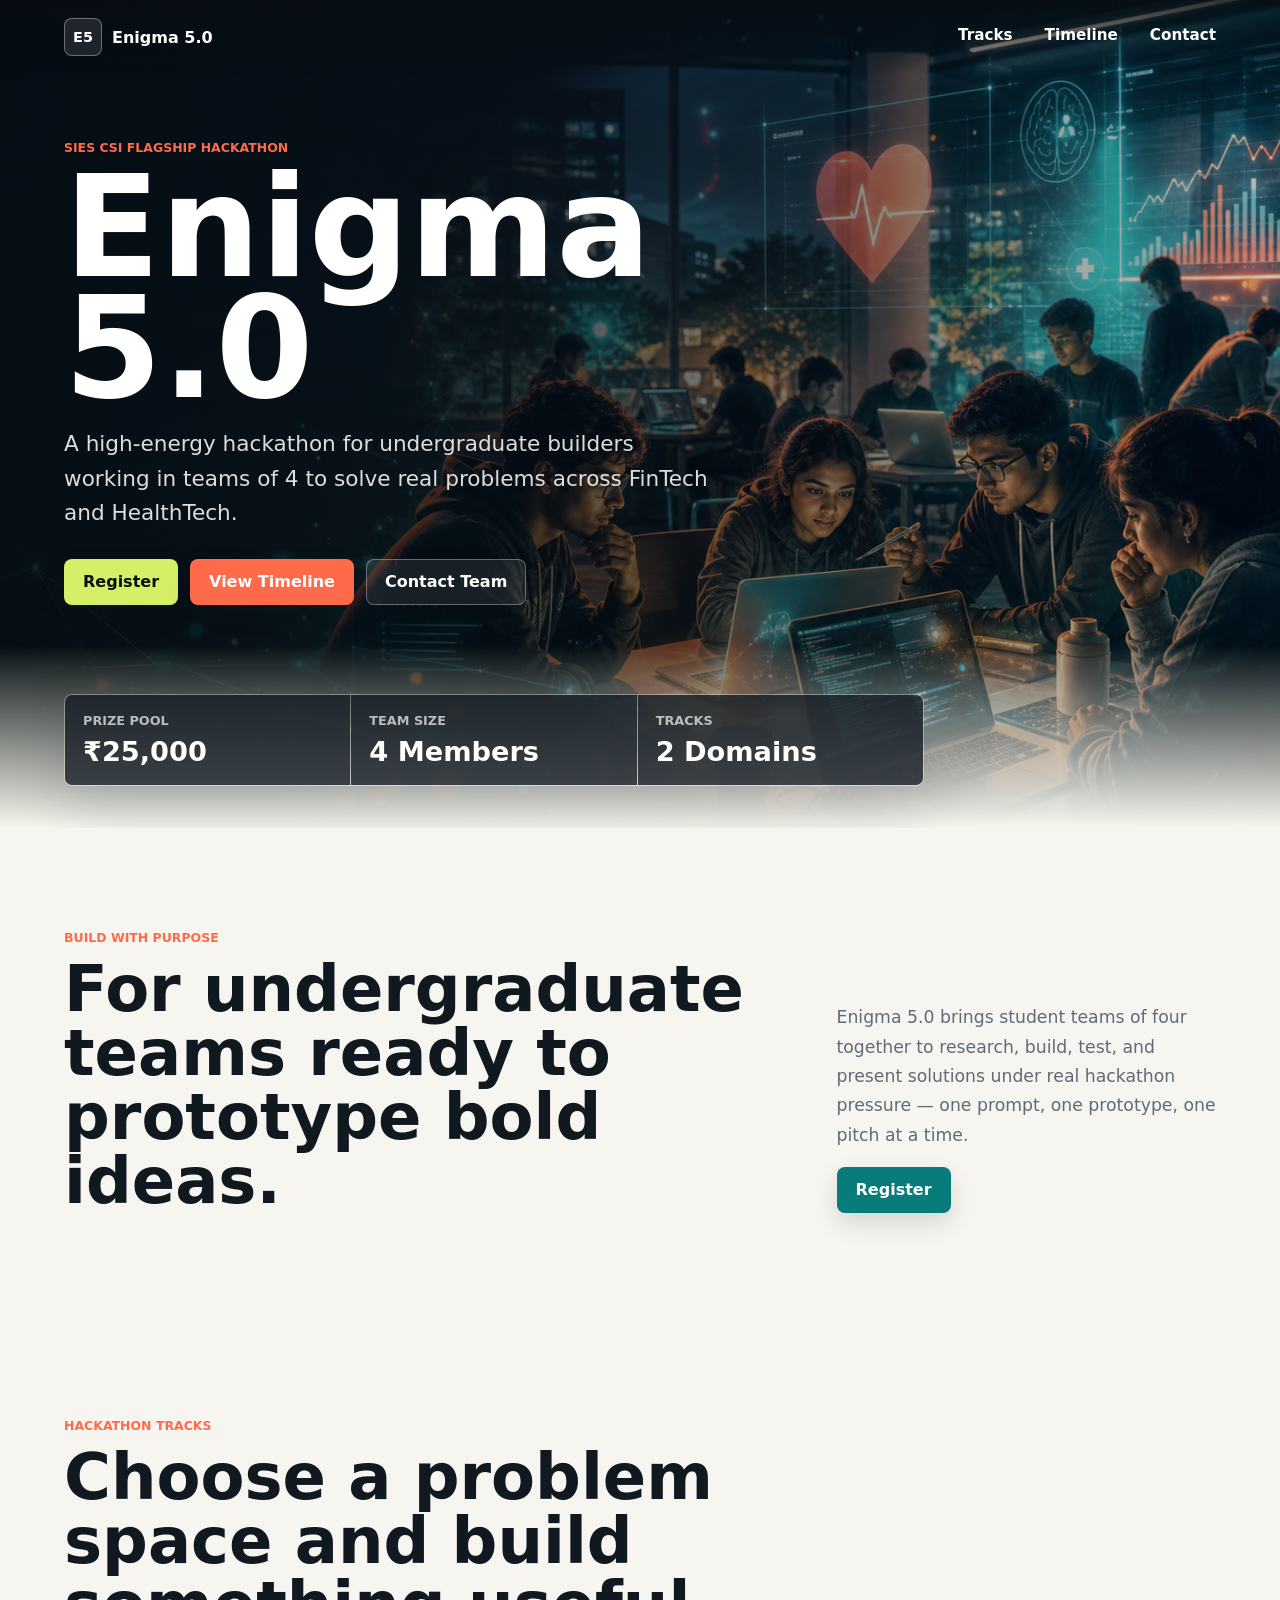
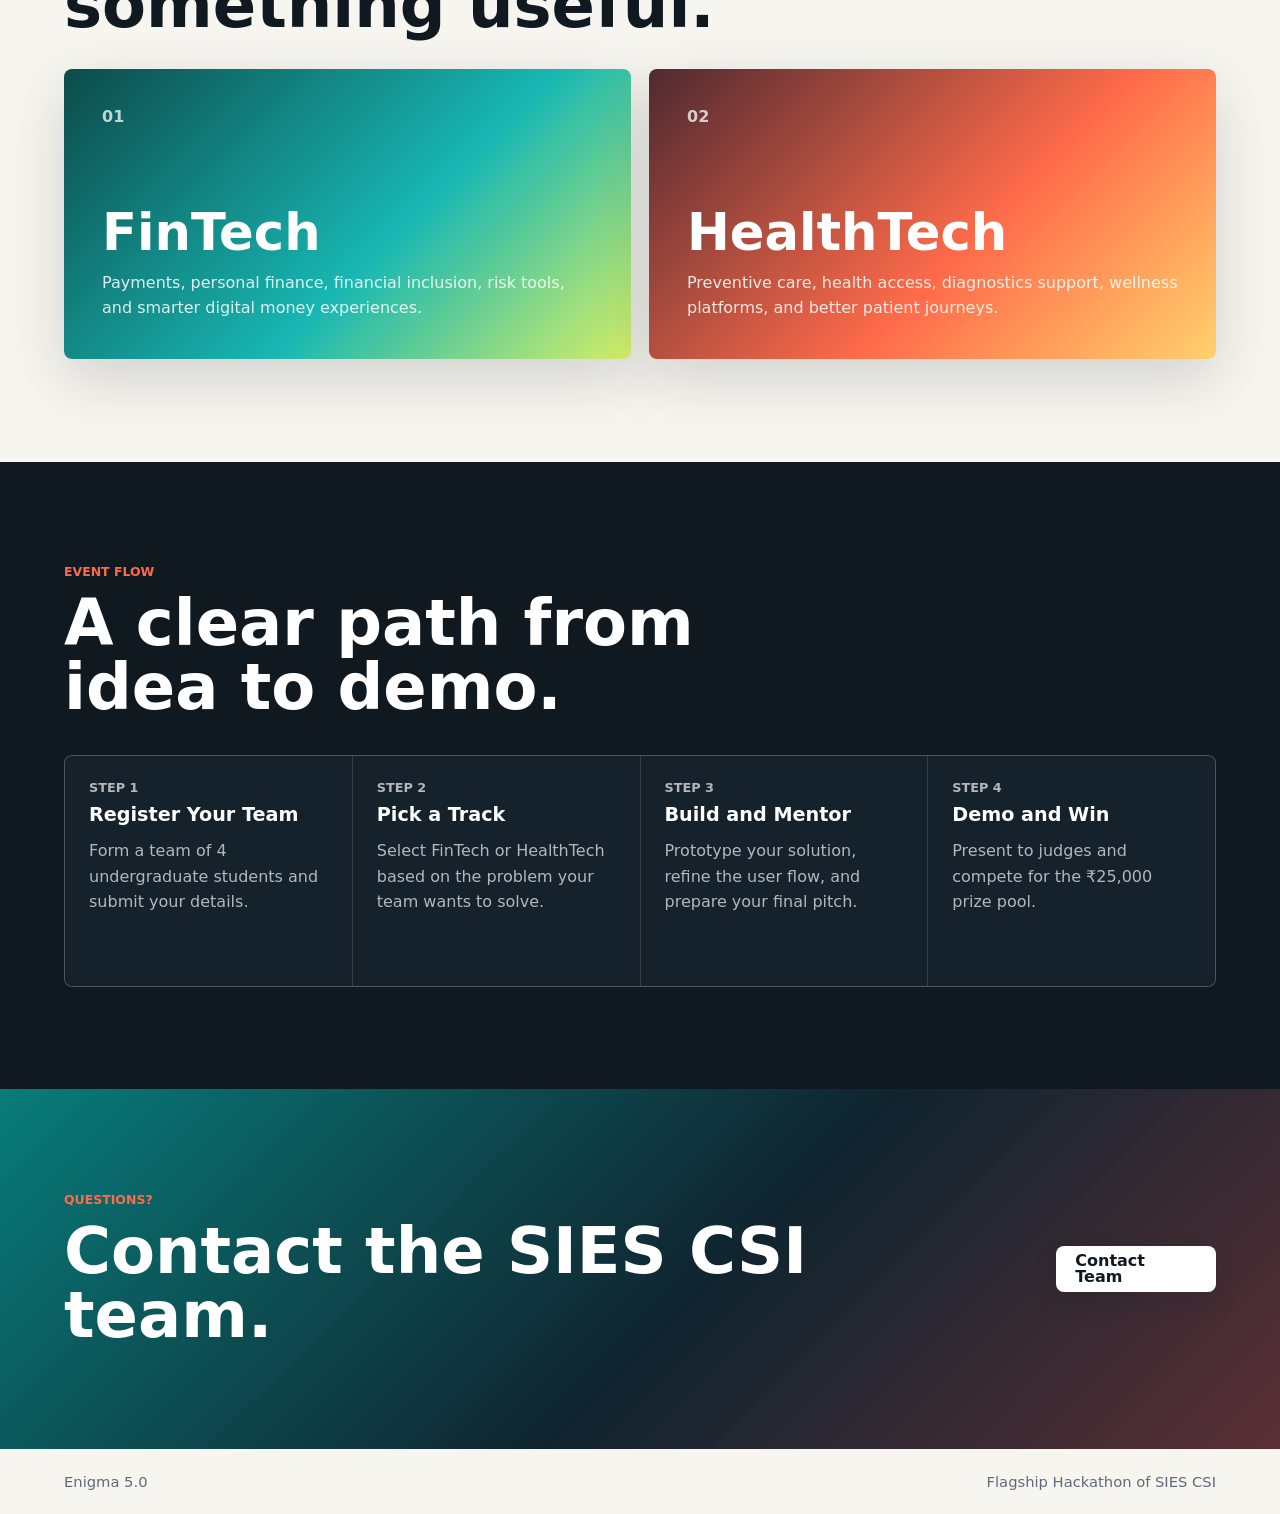
==== index.html @ df86975c "Basic animation fix_1" ====
<!DOCTYPE html>
<html lang="en">
<head>
  <meta charset="UTF-8">
  <meta name="viewport" content="width=device-width, initial-scale=1.0">
  <title>Enigma 5.0 | SIES CSI Hackathon</title>
  <link rel="stylesheet" href="styles.css">
</head>
<body>
  <header class="site-header">
    <a class="brand" href="#home" aria-label="Enigma 5.0 home">
      <span class="brand-mark">E5</span>
      <span>Enigma 5.0</span>
    </a>
    <nav class="nav-links" aria-label="Primary navigation">
      <a href="#tracks">Tracks</a>
      <a href="#timeline">Timeline</a>
      <a href="#contact">Contact</a>
    </nav>
  </header>
 
  <main>
    <section class="hero" id="home">
      <div class="hero-content">
        <p class="eyebrow">SIES CSI flagship hackathon</p>
        <h1 class="decode-text" data-decode-text="Enigma 5.0">Enigma 5.0<span class="decode-cursor" aria-hidden="true"></span></h1>
        <p class="hero-copy">
          A high-energy hackathon for undergraduate builders working in teams of 4 to solve real problems across FinTech and HealthTech.
        </p>
        <div class="hero-actions" aria-label="Event actions">
          <a class="button primary" href="#register">Register</a>
          <a class="button secondary" href="#timeline">View Timeline</a>
          <a class="button ghost" href="#contact">Contact Team</a>
        </div>
      </div>
      <div class="hero-stats" aria-label="Event highlights">
        <div>
          <span>Prize Pool</span>
          <strong>&#8377;25,000</strong>
        </div>
        <div>
          <span>Team Size</span>
          <strong>4 Members</strong>
        </div>
        <div>
          <span>Tracks</span>
          <strong>2 Domains</strong>
        </div>
      </div>
    </section>
 
    <section class="section intro" id="register">
      <div class="section-heading reveal">
        <p class="eyebrow">Build with purpose</p>
        <h2>For undergraduate teams ready to prototype bold ideas.</h2>
      </div>
      <div class="intro-copy reveal" style="--reveal-delay: 120ms;">
        <p>
          Enigma 5.0 brings student teams of four together to research, build, test, and present solutions under real hackathon pressure — one prompt, one prototype, one pitch at a time.
        </p>
        <a class="button primary dark" href="mailto:siescsi@example.com?subject=Enigma%205.0%20Registration">Register</a>
      </div>
    </section>
 
    <section class="section" id="tracks">
      <div class="section-heading reveal">
        <p class="eyebrow">Hackathon Tracks</p>
        <h2>Choose a problem space and build something useful.</h2>
      </div>
      <div class="track-grid">
        <article class="track-card fintech reveal" style="--reveal-delay: 80ms;">
          <span class="track-number">01</span>
          <h3>FinTech</h3>
          <p>Payments, personal finance, financial inclusion, risk tools, and smarter digital money experiences.</p>
        </article>
        <article class="track-card healthtech reveal" style="--reveal-delay: 200ms;">
          <span class="track-number">02</span>
          <h3>HealthTech</h3>
          <p>Preventive care, health access, diagnostics support, wellness platforms, and better patient journeys.</p>
        </article>
      </div>
    </section>
 
    <section class="timeline-section" id="timeline">
      <div class="section-heading reveal">
        <p class="eyebrow">Event Flow</p>
        <h2>A clear path from idea to demo.</h2>
      </div>
      <ol class="timeline">
        <li class="reveal" style="--reveal-delay: 0ms;">
          <span>Step 1</span>
          <strong>Register Your Team</strong>
          <p>Form a team of 4 undergraduate students and submit your details.</p>
        </li>
        <li class="reveal" style="--reveal-delay: 100ms;">
          <span>Step 2</span>
          <strong>Pick a Track</strong>
          <p>Select FinTech or HealthTech based on the problem your team wants to solve.</p>
        </li>
        <li class="reveal" style="--reveal-delay: 200ms;">
          <span>Step 3</span>
          <strong>Build and Mentor</strong>
          <p>Prototype your solution, refine the user flow, and prepare your final pitch.</p>
        </li>
        <li class="reveal" style="--reveal-delay: 300ms;">
          <span>Step 4</span>
          <strong>Demo and Win</strong>
          <p>Present to judges and compete for the &#8377;25,000 prize pool.</p>
        </li>
      </ol>
    </section>
 
    <section class="contact-band" id="contact">
      <div class="reveal">
        <p class="eyebrow">Questions?</p>
        <h2>Contact the SIES CSI team.</h2>
      </div>
      <a class="button secondary light reveal" style="--reveal-delay: 120ms;" href="mailto:siescsi@example.com?subject=Enigma%205.0%20Query">Contact Team</a>
    </section>
  </main>
 
  <footer class="site-footer">
    <span>Enigma 5.0</span>
    <span>Flagship Hackathon of SIES CSI</span>
  </footer>
 
  <script>
    const prefersReducedMotion = window.matchMedia("(prefers-reduced-motion: reduce)").matches;
 
    /*
      Decode effect: the hero headline resolves out of scrambled cipher
      characters, one letter at a time, echoing the "Enigma" theme from the
      brief. Skipped entirely if the visitor prefers reduced motion.
    */
    (function decodeHeadline() {
      const heading = document.querySelector(".decode-text");
      if (!heading) return;
 
      const finalText = heading.getAttribute("data-decode-text") || heading.textContent.trim();
      const cursor = heading.querySelector(".decode-cursor");
      const glyphs = "ABCDEFGHIJKLMNOPQRSTUVWXYZ0123456789#%&*+";
 
      if (prefersReducedMotion) {
        heading.textContent = finalText;
        if (cursor) heading.appendChild(cursor);
        return;
      }
 
      let frame = 0;
      const framesPerReveal = 3;
      let revealed = 0;
      heading.classList.add("is-decoding");
 
      const tick = () => {
        let output = "";
        for (let i = 0; i < finalText.length; i += 1) {
          if (i < revealed || finalText[i] === " ") {
            output += finalText[i];
          } else {
            output += glyphs[Math.floor(Math.random() * glyphs.length)];
          }
        }
        heading.textContent = output;
        if (cursor) heading.appendChild(cursor);
 
        frame += 1;
        if (frame % framesPerReveal === 0 && revealed < finalText.length) {
          revealed += 1;
        }
 
        if (revealed >= finalText.length) {
          heading.textContent = finalText;
          if (cursor) heading.appendChild(cursor);
          heading.classList.remove("is-decoding");
          return;
        }
 
        requestAnimationFrame(tick);
      };
 
      requestAnimationFrame(tick);
    })();
 
    /*
      Scroll reveal: fades and lifts elements marked `.reveal` into place the
      first time they cross into the viewport, then stops observing them.
    */
    (function scrollReveal() {
      const revealEls = document.querySelectorAll(".reveal");
      if (!revealEls.length) return;
 
      if (prefersReducedMotion || !("IntersectionObserver" in window)) {
        revealEls.forEach((el) => el.classList.add("is-visible"));
        return;
      }
 
      const observer = new IntersectionObserver(
        (entries) => {
          entries.forEach((entry) => {
            if (entry.isIntersecting) {
              entry.target.classList.add("is-visible");
              observer.unobserve(entry.target);
            }
          });
        },
        { threshold: 0.2, rootMargin: "0px 0px -40px 0px" }
      );
 
      revealEls.forEach((el) => observer.observe(el));
    })();
 
    document.querySelectorAll('a[href^="#"]').forEach((anchor) => {
      anchor.addEventListener("click", (event) => {
        const targetId = anchor.getAttribute("href");
 
        if (targetId === "#") return;
 
        const targetSection = document.querySelector(targetId);
        const header = document.querySelector(".site-header");
 
        if (!targetSection || !header) return;
 
        event.preventDefault();
 
        const headerHeight = header.offsetHeight;
 
        /*
          getBoundingClientRect().top gives the target's position relative to
          the current viewport. Adding window.scrollY converts it to the target's
          absolute page position. Subtracting headerHeight leaves room for the
          fixed header so it does not cover the section heading.
        */
        const targetPosition =
          targetSection.getBoundingClientRect().top + window.scrollY - headerHeight;
 
        window.scrollTo({
          top: targetPosition,
          behavior: "smooth"
        });
      });
    });
  </script>
</body>
</html>
---- styles.css ----
:root {
  --ink: #101820;
  --muted: #5f6b76;
  --paper: #f7f5ef;
  --white: #ffffff;
  --teal: #18b7b3;
  --teal-dark: #087c7a;
  --coral: #ff6b4a;
  --lime: #d5ef67;
  --shadow: 0 20px 60px rgba(12, 25, 38, 0.16);
}

* {
  box-sizing: border-box;
}

html {
  scroll-behavior: smooth;
}

body {
  margin: 0;
  font-family: Inter, ui-sans-serif, system-ui, -apple-system, BlinkMacSystemFont, "Segoe UI", Arial, sans-serif;
  color: var(--ink);
  background: var(--paper);
}

a {
  color: inherit;
  text-decoration: none;
}

@media (prefers-reduced-motion: reduce) {
  *,
  *::before,
  *::after {
    animation-duration: 0.01ms !important;
    animation-iteration-count: 1 !important;
    transition-duration: 0.01ms !important;
    scroll-behavior: auto !important;
  }
}

.site-header {
  position: fixed;
  z-index: 20;
  top: 0;
  left: 0;
  right: 0;
  display: flex;
  align-items: center;
  justify-content: space-between;
  gap: 24px;
  padding: 18px clamp(18px, 5vw, 72px);
  color: var(--white);
  background: linear-gradient(180deg, rgba(8, 13, 19, 0.78), rgba(8, 13, 19, 0));
}

.brand,
.nav-links {
  display: flex;
  align-items: center;
}

.brand {
  gap: 10px;
  font-weight: 800;
}

.brand-mark {
  display: inline-grid;
  width: 38px;
  height: 38px;
  place-items: center;
  border: 1px solid rgba(255, 255, 255, 0.35);
  border-radius: 8px;
  background: rgba(255, 255, 255, 0.1);
  font-size: 0.9rem;
}

.nav-links {
  gap: clamp(14px, 3vw, 32px);
  font-size: 0.95rem;
  font-weight: 600;
}

.nav-links a {
  position: relative;
  padding-bottom: 4px;
}

.nav-links a::after {
  content: "";
  position: absolute;
  left: 0;
  right: 100%;
  bottom: 0;
  height: 2px;
  background: var(--lime);
  transition: right 260ms cubic-bezier(0.22, 1, 0.36, 1);
}

.nav-links a:hover::after,
.nav-links a:focus-visible::after {
  right: 0;
}

.hero {
  position: relative;
  min-height: 92vh;
  display: grid;
  align-items: end;
  padding: 132px clamp(18px, 5vw, 72px) 42px;
  color: var(--white);
  overflow: hidden;
  background-image:
    linear-gradient(90deg, rgba(5, 12, 20, 0.94) 0%, rgba(5, 12, 20, 0.72) 38%, rgba(5, 12, 20, 0.18) 100%),
    url("assets/enigma-hero.png");
  background-size: cover;
  background-position: center;
}

.hero::after {
  content: "";
  position: absolute;
  inset: auto 0 0;
  height: 22%;
  background: linear-gradient(180deg, rgba(247, 245, 239, 0), var(--paper));
  pointer-events: none;
}

.hero::before {
  content: "";
  position: absolute;
  inset: 0;
  z-index: 1;
  background: linear-gradient(180deg, transparent 0%, rgba(213, 239, 103, 0.16) 48%, transparent 100%);
  background-size: 100% 320%;
  animation: scanline 9s linear infinite;
  pointer-events: none;
  mix-blend-mode: soft-light;
}

@keyframes scanline {
  0% {
    background-position: 0 -220%;
  }
  100% {
    background-position: 0 220%;
  }
}

@media (prefers-reduced-motion: reduce) {
  .hero::before {
    display: none;
  }
}

.hero-content {
  position: relative;
  z-index: 2;
  max-width: 740px;
  padding-bottom: clamp(48px, 9vh, 96px);
}

.eyebrow {
  margin: 0 0 12px;
  color: var(--coral);
  font-size: 0.78rem;
  font-weight: 800;
  letter-spacing: 0;
  text-transform: uppercase;
}

h1,
h2,
h3,
p {
  margin-top: 0;
}

h1 {
  margin-bottom: 18px;
  font-size: clamp(4rem, 11vw, 9rem);
  line-height: 0.86;
  letter-spacing: 0;
}

.decode-text.is-decoding {
  color: var(--lime);
  text-shadow: 2px 0 var(--coral), -2px 0 var(--teal);
}

.decode-text .decode-cursor {
  display: inline-block;
  width: 0.55ch;
  margin-left: 4px;
  background: var(--lime);
  animation: cursor-blink 900ms steps(1) infinite;
}

@keyframes cursor-blink {
  0%,
  49% {
    opacity: 1;
  }
  50%,
  100% {
    opacity: 0;
  }
}

@media (prefers-reduced-motion: reduce) {
  .decode-text.is-decoding {
    color: inherit;
    text-shadow: none;
  }

  .decode-cursor {
    display: none;
  }
}

.hero-copy {
  max-width: 660px;
  margin-bottom: 28px;
  color: rgba(255, 255, 255, 0.86);
  font-size: clamp(1.05rem, 2vw, 1.35rem);
  line-height: 1.6;
}

.hero-actions {
  display: flex;
  flex-wrap: wrap;
  gap: 12px;
}

.hero .eyebrow,
.hero-copy,
.hero-actions {
  opacity: 0;
  transform: translateY(14px);
  animation: rise-in 640ms cubic-bezier(0.22, 1, 0.36, 1) forwards;
}

.hero .eyebrow {
  animation-delay: 80ms;
}

.hero-copy {
  animation-delay: 620ms;
}

.hero-actions {
  animation-delay: 760ms;
}

@media (prefers-reduced-motion: reduce) {
  .hero .eyebrow,
  .hero-copy,
  .hero-actions {
    opacity: 1;
    transform: none;
    animation: none;
  }
}

.button {
  position: relative;
  display: inline-flex;
  min-height: 46px;
  align-items: center;
  justify-content: center;
  border: 1px solid transparent;
  border-radius: 8px;
  padding: 0 18px;
  font-weight: 800;
  line-height: 1;
  overflow: hidden;
  box-shadow: 0 10px 24px rgba(12, 25, 38, 0.14);
  transition: transform 180ms ease, box-shadow 180ms ease, background 180ms ease, border-color 180ms ease;
}

.button::before {
  content: "";
  position: absolute;
  inset: 0;
  background: linear-gradient(
    115deg,
    transparent 0%,
    rgba(255, 255, 255, 0.42) 45%,
    transparent 60%
  );
  transform: translateX(-130%);
  transition: transform 520ms cubic-bezier(0.22, 1, 0.36, 1);
  pointer-events: none;
}

.button:hover::before {
  transform: translateX(130%);
}

.button:hover {
  transform: translateY(-2px);
}

.button:active {
  transform: translateY(2px);
  box-shadow:
    inset 0 3px 8px rgba(0, 0, 0, 0.28),
    0 4px 10px rgba(12, 25, 38, 0.12);
}

.button.primary {
  color: #081018;
  background: var(--lime);
}

.button.primary:hover {
  box-shadow:
    0 0 0 4px rgba(213, 239, 103, 0.22),
    0 14px 34px rgba(213, 239, 103, 0.34);
}

.button.primary.dark {
  color: var(--white);
  background: var(--teal-dark);
}

.button.secondary {
  color: var(--white);
  background: var(--coral);
}

.button.secondary.light {
  color: var(--ink);
  background: var(--white);
}

.button.ghost {
  color: var(--white);
  border-color: rgba(255, 255, 255, 0.32);
  background: rgba(255, 255, 255, 0.08);
}

.hero-stats {
  position: relative;
  z-index: 2;
  display: grid;
  grid-template-columns: repeat(3, minmax(0, 1fr));
  gap: 1px;
  max-width: 860px;
  background: rgba(255, 255, 255, 0.16);
  border: 1px solid rgba(255, 255, 255, 0.18);
  border-radius: 8px;
  overflow: hidden;
  box-shadow: var(--shadow);
}

.hero-stats div {
  padding: 18px;
  background: rgba(8, 16, 24, 0.74);
  opacity: 0;
  transform: translateY(14px);
  animation: rise-in 640ms cubic-bezier(0.22, 1, 0.36, 1) forwards;
}

.hero-stats div:nth-child(1) {
  animation-delay: 900ms;
}

.hero-stats div:nth-child(2) {
  animation-delay: 1020ms;
}

.hero-stats div:nth-child(3) {
  animation-delay: 1140ms;
}

@keyframes rise-in {
  to {
    opacity: 1;
    transform: translateY(0);
  }
}

@media (prefers-reduced-motion: reduce) {
  .hero-stats div {
    opacity: 1;
    transform: none;
    animation: none;
  }
}

.hero-stats span,
.timeline span {
  display: block;
  margin-bottom: 8px;
  color: rgba(255, 255, 255, 0.68);
  font-size: 0.8rem;
  font-weight: 700;
  text-transform: uppercase;
}

.hero-stats strong {
  font-size: clamp(1.1rem, 3vw, 1.7rem);
}

.section,
.timeline-section,
.contact-band {
  padding: clamp(56px, 8vw, 104px) clamp(18px, 5vw, 72px);
}

.reveal {
  opacity: 0;
  transform: translateY(28px);
  transition: opacity 700ms cubic-bezier(0.22, 1, 0.36, 1), transform 700ms cubic-bezier(0.22, 1, 0.36, 1);
  transition-delay: var(--reveal-delay, 0ms);
}

.reveal.is-visible {
  opacity: 1;
  transform: translateY(0);
}

@media (prefers-reduced-motion: reduce) {
  .reveal {
    opacity: 1;
    transform: none;
    transition: none;
  }
}

.section-heading {
  max-width: 720px;
}

.section-heading h2,
.contact-band h2 {
  margin-bottom: 0;
  font-size: clamp(2rem, 5vw, 4rem);
  line-height: 1;
  letter-spacing: 0;
}

.intro {
  display: grid;
  grid-template-columns: minmax(0, 1.1fr) minmax(280px, 0.6fr);
  gap: clamp(24px, 6vw, 80px);
  align-items: end;
}

.intro-copy p {
  color: var(--muted);
  font-size: 1.08rem;
  line-height: 1.7;
}

.track-grid {
  display: grid;
  grid-template-columns: repeat(2, minmax(0, 1fr));
  gap: 18px;
  margin-top: 32px;
}

.track-card {
  min-height: 290px;
  display: flex;
  flex-direction: column;
  justify-content: flex-end;
  border-radius: 8px;
  padding: clamp(24px, 4vw, 38px);
  color: var(--white);
  box-shadow: var(--shadow);
  transition: transform 320ms cubic-bezier(0.22, 1, 0.36, 1), box-shadow 320ms ease;
  will-change: transform;
}

.track-card:hover {
  transform: translateY(-8px) scale(1.015);
  box-shadow: 0 28px 70px rgba(12, 25, 38, 0.28);
}

.track-card.fintech {
  background: linear-gradient(135deg, #0c4b4a, #18b7b3 58%, #d5ef67);
}

.track-card.healthtech {
  background: linear-gradient(135deg, #4f2930, #ff6b4a 58%, #ffd16c);
}

.track-number {
  margin-bottom: auto;
  color: rgba(255, 255, 255, 0.74);
  font-weight: 800;
  display: inline-block;
  transition: transform 320ms cubic-bezier(0.22, 1, 0.36, 1), color 320ms ease;
}

.track-card:hover .track-number {
  transform: translateX(4px);
  color: rgba(255, 255, 255, 0.95);
}

.track-card h3 {
  margin-bottom: 12px;
  font-size: clamp(1.8rem, 4vw, 3.2rem);
  line-height: 1;
}

.track-card p {
  max-width: 520px;
  margin-bottom: 0;
  color: rgba(255, 255, 255, 0.86);
  line-height: 1.6;
}

.timeline-section {
  background: var(--ink);
  color: var(--white);
}

.timeline {
  display: grid;
  grid-template-columns: repeat(4, minmax(0, 1fr));
  gap: 1px;
  margin: 36px 0 0;
  padding: 0;
  list-style: none;
  background: rgba(255, 255, 255, 0.16);
  border: 1px solid rgba(255, 255, 255, 0.12);
  border-radius: 8px;
  overflow: hidden;
}

.timeline li {
  min-height: 230px;
  padding: 24px;
  background: #15212b;
  transition: background 320ms ease, transform 320ms cubic-bezier(0.22, 1, 0.36, 1);
}

.timeline li:hover {
  background: #1c2b37;
  transform: translateY(-4px);
}

.timeline li span {
  transition: color 320ms ease;
}

.timeline li:hover span {
  color: var(--lime);
}

.timeline strong {
  display: block;
  margin-bottom: 12px;
  font-size: 1.2rem;
}

.timeline p {
  margin-bottom: 0;
  color: rgba(255, 255, 255, 0.68);
  line-height: 1.6;
}

.contact-band {
  display: flex;
  align-items: center;
  justify-content: space-between;
  gap: 24px;
  color: var(--white);
  background: linear-gradient(135deg, var(--teal-dark), #10242f 55%, #5a2f35);
}

.site-footer {
  display: flex;
  justify-content: space-between;
  gap: 16px;
  padding: 24px clamp(18px, 5vw, 72px);
  color: var(--muted);
  font-size: 0.92rem;
}

@media (max-width: 820px) {
  .site-header,
  .site-footer,
  .contact-band {
    align-items: flex-start;
    flex-direction: column;
  }

  .nav-links {
    width: 100%;
    justify-content: space-between;
  }

  .hero {
    min-height: 100vh;
    background-position: 62% center;
  }

  .hero-stats,
  .track-grid,
  .timeline,
  .intro {
    grid-template-columns: 1fr;
  }

  .timeline li,
  .track-card {
    min-height: auto;
  }
}

@media (max-width: 520px) {
  .site-header {
    position: absolute;
  }

  .brand-mark {
    width: 34px;
    height: 34px;
  }

  .nav-links {
    font-size: 0.85rem;
  }

  h1 {
    font-size: clamp(3.4rem, 18vw, 4.5rem);
  }

  .hero-actions .button {
    width: 100%;
  }
}
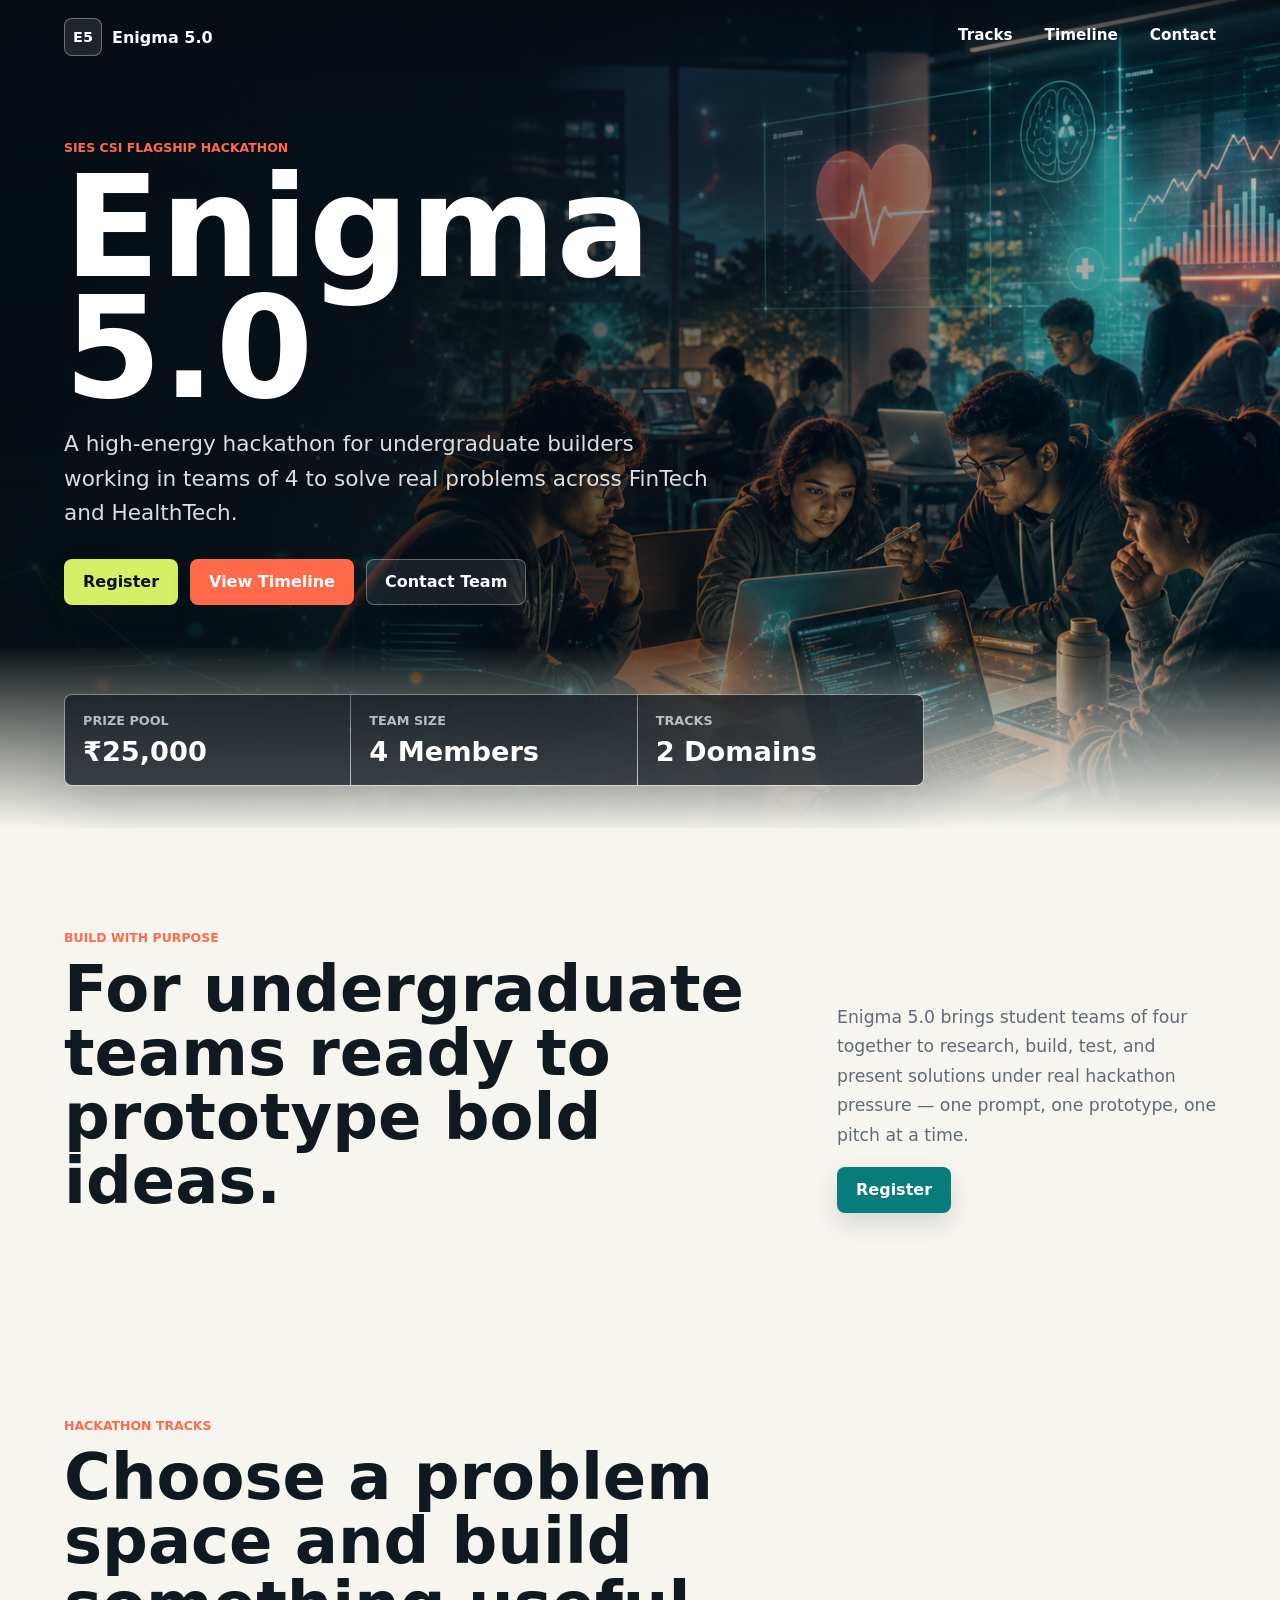
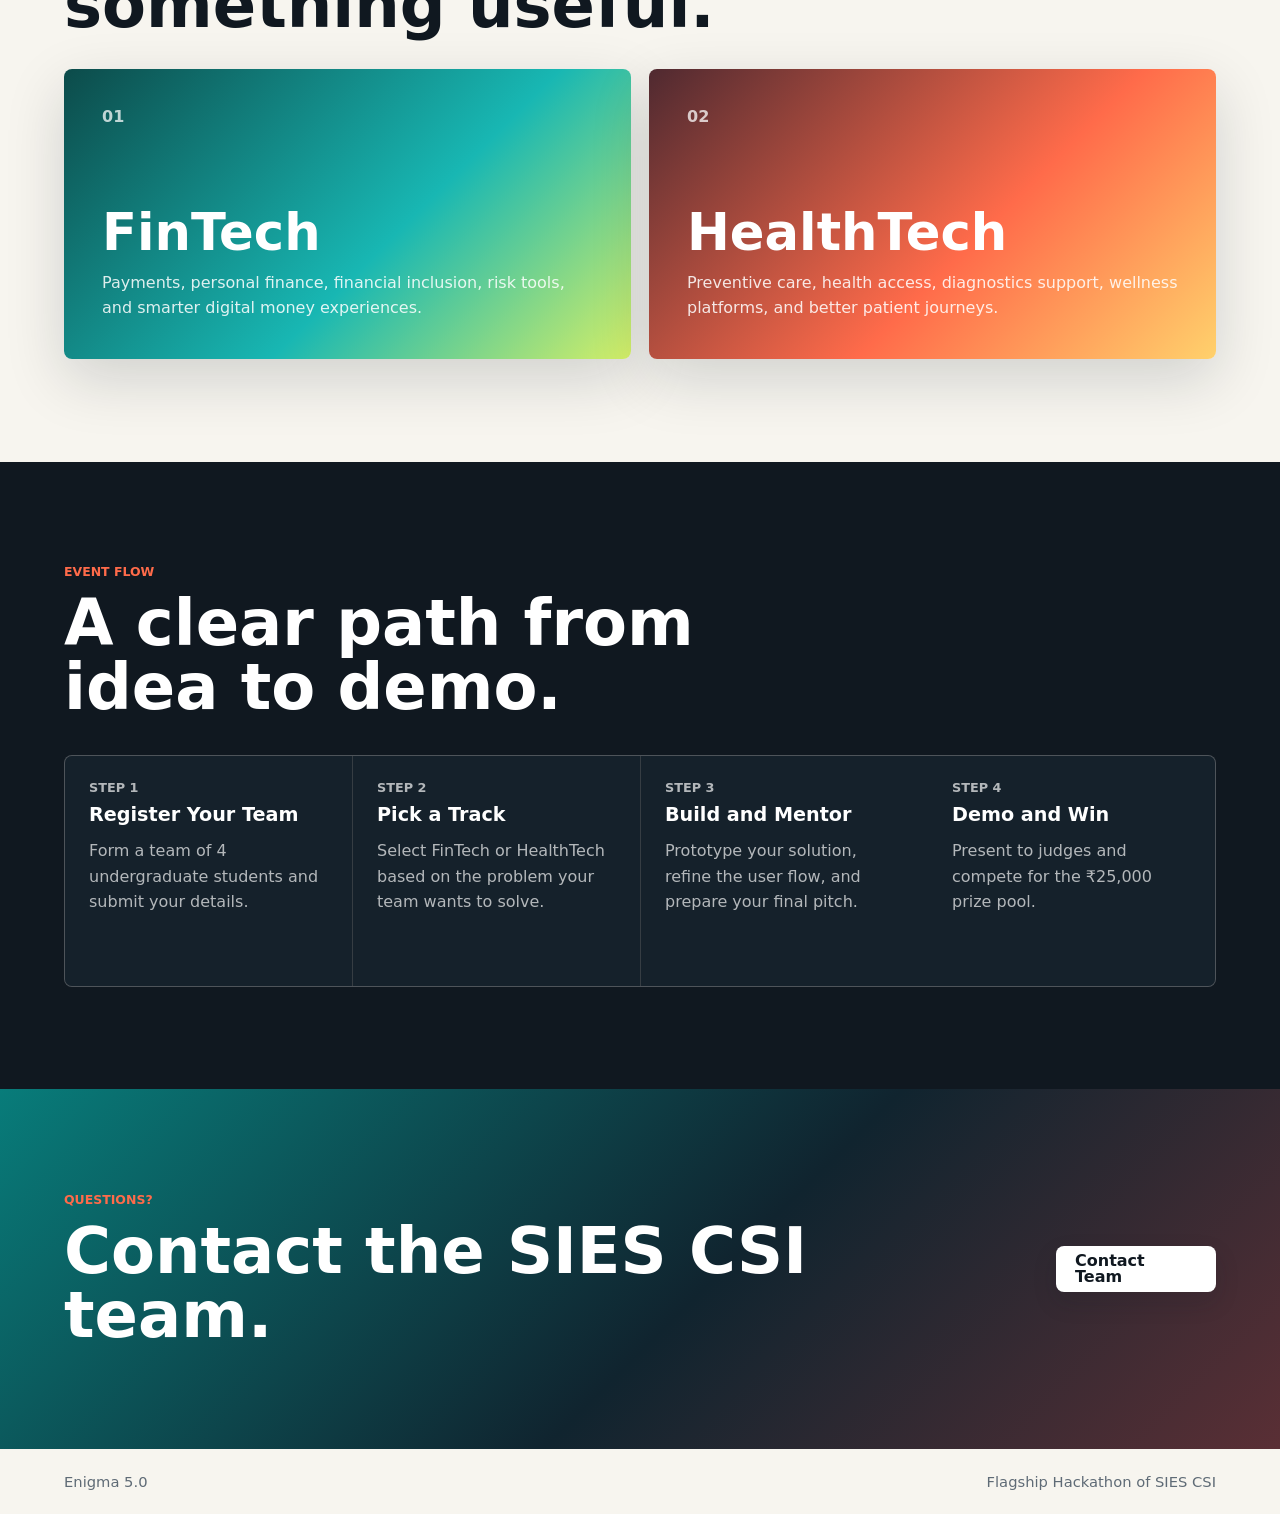
==== commit cbb4d508: "Basic animation fix_2" ====
--- a/index.html
+++ b/index.html
@@ -54,7 +54,7 @@
         <p class="eyebrow">Build with purpose</p>
         <h2>For undergraduate teams ready to prototype bold ideas.</h2>
       </div>
-      <div class="intro-copy reveal" style="--reveal-delay: 120ms;">
+      <div class="intro-copy reveal-left">
         <p>
           Enigma 5.0 brings student teams of four together to research, build, test, and present solutions under real hackathon pressure — one prompt, one prototype, one pitch at a time.
         </p>
@@ -67,13 +67,13 @@
         <p class="eyebrow">Hackathon Tracks</p>
         <h2>Choose a problem space and build something useful.</h2>
       </div>
-      <div class="track-grid">
-        <article class="track-card fintech reveal" style="--reveal-delay: 80ms;">
+      <div class="track-grid stagger-grid">
+        <article class="track-card fintech reveal-scale">
           <span class="track-number">01</span>
           <h3>FinTech</h3>
           <p>Payments, personal finance, financial inclusion, risk tools, and smarter digital money experiences.</p>
         </article>
-        <article class="track-card healthtech reveal" style="--reveal-delay: 200ms;">
+        <article class="track-card healthtech reveal-scale">
           <span class="track-number">02</span>
           <h3>HealthTech</h3>
           <p>Preventive care, health access, diagnostics support, wellness platforms, and better patient journeys.</p>
@@ -86,23 +86,23 @@
         <p class="eyebrow">Event Flow</p>
         <h2>A clear path from idea to demo.</h2>
       </div>
-      <ol class="timeline">
-        <li class="reveal" style="--reveal-delay: 0ms;">
+      <ol class="timeline stagger-grid">
+        <li class="reveal">
           <span>Step 1</span>
           <strong>Register Your Team</strong>
           <p>Form a team of 4 undergraduate students and submit your details.</p>
         </li>
-        <li class="reveal" style="--reveal-delay: 100ms;">
+        <li class="reveal">
           <span>Step 2</span>
           <strong>Pick a Track</strong>
           <p>Select FinTech or HealthTech based on the problem your team wants to solve.</p>
         </li>
-        <li class="reveal" style="--reveal-delay: 200ms;">
+        <li class="reveal">
           <span>Step 3</span>
           <strong>Build and Mentor</strong>
           <p>Prototype your solution, refine the user flow, and prepare your final pitch.</p>
         </li>
-        <li class="reveal" style="--reveal-delay: 300ms;">
+        <li class="reveal">
           <span>Step 4</span>
           <strong>Demo and Win</strong>
           <p>Present to judges and compete for the &#8377;25,000 prize pool.</p>
@@ -111,11 +111,11 @@
     </section>
  
     <section class="contact-band" id="contact">
-      <div class="reveal">
+      <div class="reveal-left">
         <p class="eyebrow">Questions?</p>
         <h2>Contact the SIES CSI team.</h2>
       </div>
-      <a class="button secondary light reveal" style="--reveal-delay: 120ms;" href="mailto:siescsi@example.com?subject=Enigma%205.0%20Query">Contact Team</a>
+      <a class="button secondary light reveal" href="mailto:siescsi@example.com?subject=Enigma%205.0%20Query">Contact Team</a>
     </section>
   </main>
  
@@ -182,15 +182,17 @@
     })();
  
     /*
-      Scroll reveal: fades and lifts elements marked `.reveal` into place the
-      first time they cross into the viewport, then stops observing them.
+      Scroll reveal: animation begins once at least 15% of an element is
+      visible, then it is unobserved to keep the interaction lightweight.
     */
     (function scrollReveal() {
-      const revealEls = document.querySelectorAll(".reveal");
+      const revealEls = document.querySelectorAll(
+        ".reveal, .reveal-left, .reveal-scale"
+      );
       if (!revealEls.length) return;
  
       if (prefersReducedMotion || !("IntersectionObserver" in window)) {
-        revealEls.forEach((el) => el.classList.add("is-visible"));
+        revealEls.forEach((el) => el.classList.add("active"));
         return;
       }
  
@@ -198,12 +200,12 @@
         (entries) => {
           entries.forEach((entry) => {
             if (entry.isIntersecting) {
-              entry.target.classList.add("is-visible");
+              entry.target.classList.add("active");
               observer.unobserve(entry.target);
             }
           });
         },
-        { threshold: 0.2, rootMargin: "0px 0px -40px 0px" }
+        { threshold: 0.15 }
       );
  
       revealEls.forEach((el) => observer.observe(el));
@@ -241,4 +243,4 @@
     });
   </script>
 </body>
-</html>+</html>
--- a/styles.css
+++ b/styles.css
@@ -412,20 +412,58 @@
   padding: clamp(56px, 8vw, 104px) clamp(18px, 5vw, 72px);
 }
 
+.reveal,
+.reveal-left,
+.reveal-scale {
+  opacity: 0;
+  transition: opacity 0.6s ease-out, transform 0.6s ease-out;
+  will-change: opacity, transform;
+}
+
 .reveal {
-  opacity: 0;
-  transform: translateY(28px);
-  transition: opacity 700ms cubic-bezier(0.22, 1, 0.36, 1), transform 700ms cubic-bezier(0.22, 1, 0.36, 1);
-  transition-delay: var(--reveal-delay, 0ms);
-}
-
-.reveal.is-visible {
+  transform: translateY(40px);
+}
+
+.reveal-left {
+  transform: translateX(-40px);
+}
+
+.reveal-scale {
+  transform: scale(0.95);
+}
+
+.reveal.active,
+.reveal-left.active,
+.reveal-scale.active {
   opacity: 1;
-  transform: translateY(0);
+  transform: translate(0) scale(1);
+}
+
+/* Cards and timeline steps enter in a short sequence after their grid appears. */
+.stagger-grid > :is(.reveal, .reveal-left, .reveal-scale):nth-child(1) {
+  transition-delay: 0s;
+}
+
+.stagger-grid > :is(.reveal, .reveal-left, .reveal-scale):nth-child(2) {
+  transition-delay: 0.1s;
+}
+
+.stagger-grid > :is(.reveal, .reveal-left, .reveal-scale):nth-child(3) {
+  transition-delay: 0.2s;
+}
+
+.stagger-grid > :is(.reveal, .reveal-left, .reveal-scale):nth-child(4) {
+  transition-delay: 0.3s;
+}
+
+.stagger-grid > :is(.reveal, .reveal-left, .reveal-scale):nth-child(5) {
+  transition-delay: 0.4s;
 }
 
 @media (prefers-reduced-motion: reduce) {
-  .reveal {
+  .reveal,
+  .reveal-left,
+  .reveal-scale {
     opacity: 1;
     transform: none;
     transition: none;
@@ -636,4 +674,4 @@
   .hero-actions .button {
     width: 100%;
   }
-}+}
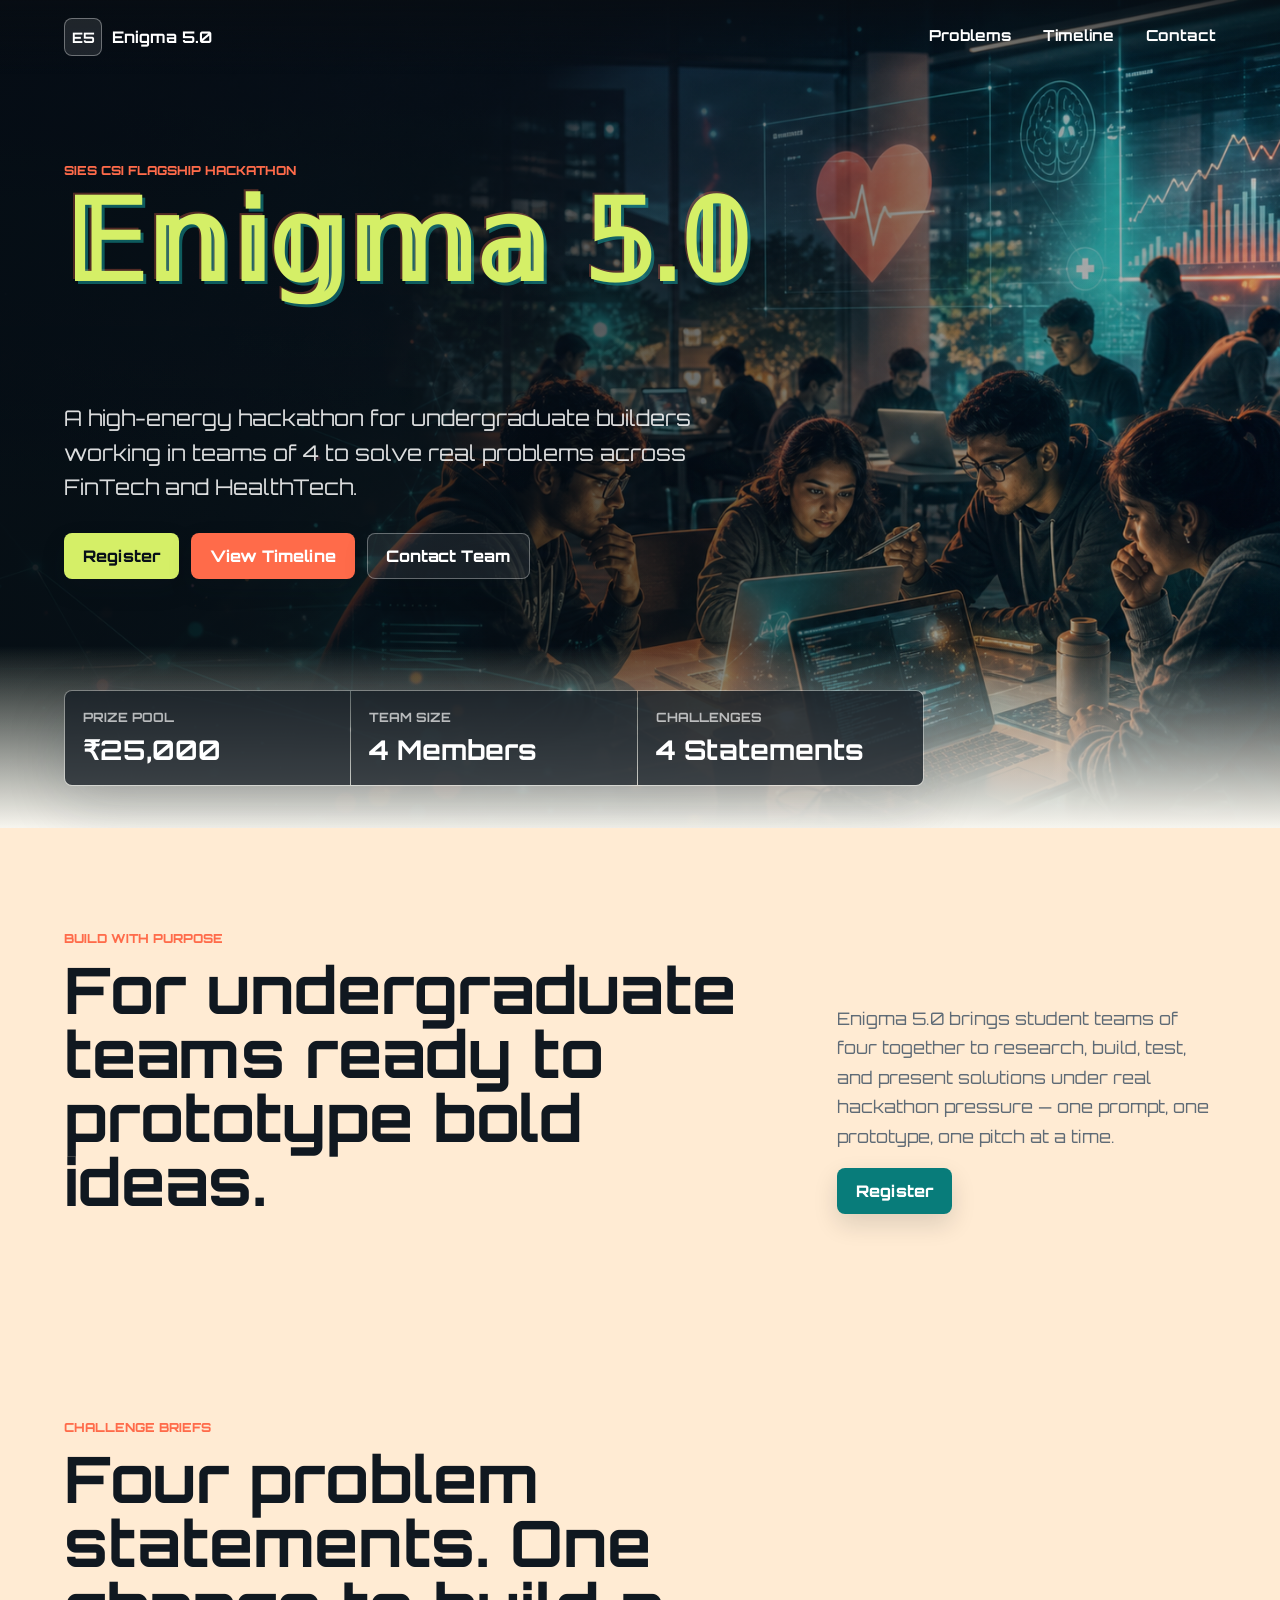
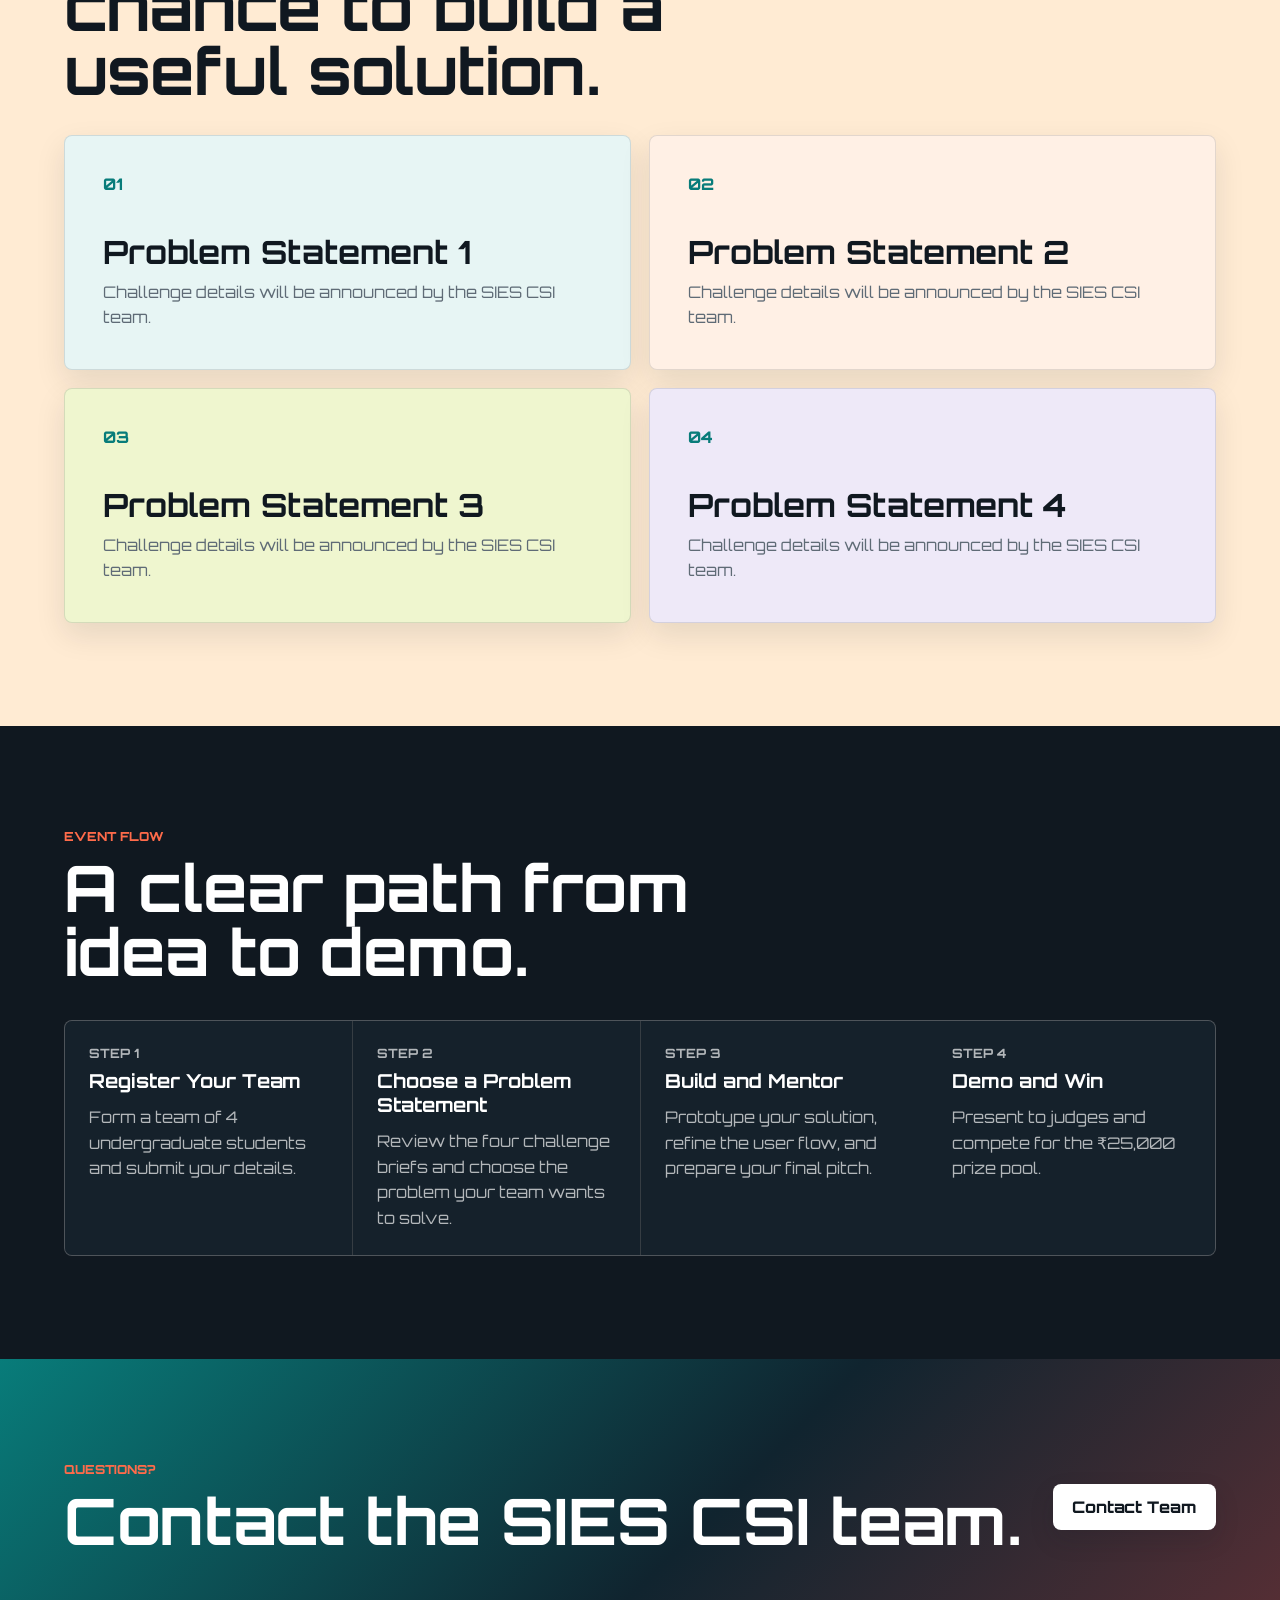
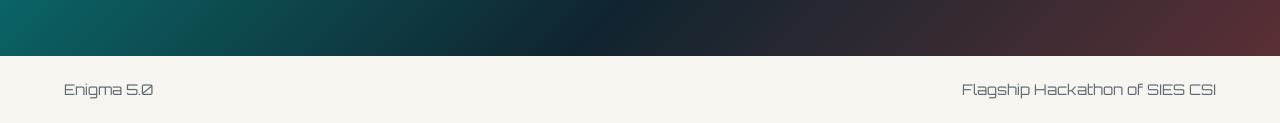
==== commit 2c19938f: "Major_style_fix" ====
--- a/index.html
+++ b/index.html
@@ -4,6 +4,9 @@
   <meta charset="UTF-8">
   <meta name="viewport" content="width=device-width, initial-scale=1.0">
   <title>Enigma 5.0 | SIES CSI Hackathon</title>
+  <link rel="preconnect" href="https://fonts.googleapis.com">
+  <link rel="preconnect" href="https://fonts.gstatic.com" crossorigin>
+  <link href="https://fonts.googleapis.com/css2?family=Orbitron:wght@400;500;600;700;800&display=swap" rel="stylesheet">
   <link rel="stylesheet" href="styles.css">
 </head>
 <body>
@@ -13,7 +16,7 @@
       <span>Enigma 5.0</span>
     </a>
     <nav class="nav-links" aria-label="Primary navigation">
-      <a href="#tracks">Tracks</a>
+      <a href="#tracks">Problems</a>
       <a href="#timeline">Timeline</a>
       <a href="#contact">Contact</a>
     </nav>
@@ -23,7 +26,7 @@
     <section class="hero" id="home">
       <div class="hero-content">
         <p class="eyebrow">SIES CSI flagship hackathon</p>
-        <h1 class="decode-text" data-decode-text="Enigma 5.0">Enigma 5.0<span class="decode-cursor" aria-hidden="true"></span></h1>
+        <h1 class="decode-text" data-decode-text="𝔼𝕟𝕚𝕘𝕞𝕒 𝟝.𝟘">𝔼𝕟𝕚𝕘𝕞𝕒 𝟝.𝟘<span class="decode-cursor" aria-hidden="true"></span></h1>
         <p class="hero-copy">
           A high-energy hackathon for undergraduate builders working in teams of 4 to solve real problems across FinTech and HealthTech.
         </p>
@@ -43,8 +46,8 @@
           <strong>4 Members</strong>
         </div>
         <div>
-          <span>Tracks</span>
-          <strong>2 Domains</strong>
+          <span>Challenges</span>
+          <strong>4 Statements</strong>
         </div>
       </div>
     </section>
@@ -64,19 +67,29 @@
  
     <section class="section" id="tracks">
       <div class="section-heading reveal">
-        <p class="eyebrow">Hackathon Tracks</p>
-        <h2>Choose a problem space and build something useful.</h2>
-      </div>
-      <div class="track-grid stagger-grid">
-        <article class="track-card fintech reveal-scale">
+        <p class="eyebrow">Challenge Briefs</p>
+        <h2>Four problem statements. One chance to build a useful solution.</h2>
+      </div>
+      <div class="problem-grid stagger-grid">
+        <article class="problem-card reveal-scale">
           <span class="track-number">01</span>
-          <h3>FinTech</h3>
-          <p>Payments, personal finance, financial inclusion, risk tools, and smarter digital money experiences.</p>
-        </article>
-        <article class="track-card healthtech reveal-scale">
+          <h3>Problem Statement 1</h3>
+          <p>Challenge details will be announced by the SIES CSI team.</p>
+        </article>
+        <article class="problem-card reveal-scale">
           <span class="track-number">02</span>
-          <h3>HealthTech</h3>
-          <p>Preventive care, health access, diagnostics support, wellness platforms, and better patient journeys.</p>
+          <h3>Problem Statement 2</h3>
+          <p>Challenge details will be announced by the SIES CSI team.</p>
+        </article>
+        <article class="problem-card reveal-scale">
+          <span class="track-number">03</span>
+          <h3>Problem Statement 3</h3>
+          <p>Challenge details will be announced by the SIES CSI team.</p>
+        </article>
+        <article class="problem-card reveal-scale">
+          <span class="track-number">04</span>
+          <h3>Problem Statement 4</h3>
+          <p>Challenge details will be announced by the SIES CSI team.</p>
         </article>
       </div>
     </section>
@@ -94,8 +107,8 @@
         </li>
         <li class="reveal">
           <span>Step 2</span>
-          <strong>Pick a Track</strong>
-          <p>Select FinTech or HealthTech based on the problem your team wants to solve.</p>
+          <strong>Choose a Problem Statement</strong>
+          <p>Review the four challenge briefs and choose the problem your team wants to solve.</p>
         </li>
         <li class="reveal">
           <span>Step 3</span>
@@ -137,6 +150,8 @@
       if (!heading) return;
  
       const finalText = heading.getAttribute("data-decode-text") || heading.textContent.trim();
+      // Array.from keeps double-struck Unicode characters intact while decoding.
+      const characters = Array.from(finalText);
       const cursor = heading.querySelector(".decode-cursor");
       const glyphs = "ABCDEFGHIJKLMNOPQRSTUVWXYZ0123456789#%&*+";
  
@@ -153,9 +168,9 @@
  
       const tick = () => {
         let output = "";
-        for (let i = 0; i < finalText.length; i += 1) {
-          if (i < revealed || finalText[i] === " ") {
-            output += finalText[i];
+        for (let i = 0; i < characters.length; i += 1) {
+          if (i < revealed || characters[i] === " ") {
+            output += characters[i];
           } else {
             output += glyphs[Math.floor(Math.random() * glyphs.length)];
           }
@@ -164,11 +179,11 @@
         if (cursor) heading.appendChild(cursor);
  
         frame += 1;
-        if (frame % framesPerReveal === 0 && revealed < finalText.length) {
+        if (frame % framesPerReveal === 0 && revealed < characters.length) {
           revealed += 1;
         }
  
-        if (revealed >= finalText.length) {
+        if (revealed >= characters.length) {
           heading.textContent = finalText;
           if (cursor) heading.appendChild(cursor);
           heading.classList.remove("is-decoding");
--- a/styles.css
+++ b/styles.css
@@ -1,4 +1,6 @@
 :root {
+  --font-cool: "Orbitron", "Segoe UI", sans-serif;
+  --font-cool-bold: "Orbitron", "Segoe UI", sans-serif;
   --ink: #101820;
   --muted: #5f6b76;
   --paper: #f7f5ef;
@@ -20,7 +22,7 @@
 
 body {
   margin: 0;
-  font-family: Inter, ui-sans-serif, system-ui, -apple-system, BlinkMacSystemFont, "Segoe UI", Arial, sans-serif;
+  font-family: var(--font-cool);
   color: var(--ink);
   background: var(--paper);
 }
@@ -179,11 +181,26 @@
   margin-top: 0;
 }
 
+h1,
+h2,
+h3,
+.brand,
+.button,
+.nav-links,
+.hero-stats strong,
+.timeline strong {
+  font-family: var(--font-cool-bold);
+  font-weight: 700;
+}
+
 h1 {
   margin-bottom: 18px;
-  font-size: clamp(4rem, 11vw, 9rem);
+  color: var(--lime);
+  font-family: "Cambria Math", "STIX Two Math", "Segoe UI Symbol", var(--font-cool-bold);
+  font-size: clamp(3.5rem, 9vw, 7rem);
   line-height: 0.86;
   letter-spacing: 0;
+  text-shadow: 3px 3px 0 rgba(24, 183, 179, 0.45), -2px -2px 0 rgba(255, 107, 74, 0.3);
 }
 
 .decode-text.is-decoding {
@@ -412,6 +429,10 @@
   padding: clamp(56px, 8vw, 104px) clamp(18px, 5vw, 72px);
 }
 
+.section {
+  background: #FFEBD3;
+}
+
 .reveal,
 .reveal-left,
 .reveal-scale {
@@ -495,62 +516,68 @@
   line-height: 1.7;
 }
 
-.track-grid {
+.problem-grid {
   display: grid;
   grid-template-columns: repeat(2, minmax(0, 1fr));
   gap: 18px;
   margin-top: 32px;
 }
 
-.track-card {
-  min-height: 290px;
+.problem-card {
+  min-height: 235px;
   display: flex;
   flex-direction: column;
   justify-content: flex-end;
+  border: 1px solid rgba(16, 24, 32, 0.12);
   border-radius: 8px;
   padding: clamp(24px, 4vw, 38px);
-  color: var(--white);
-  box-shadow: var(--shadow);
-  transition: transform 320ms cubic-bezier(0.22, 1, 0.36, 1), box-shadow 320ms ease;
+  color: var(--ink);
+  background: #e7f5f4;
+  box-shadow: 0 12px 30px rgba(12, 25, 38, 0.1);
+  transition: opacity 0.6s ease-out, transform 0.6s ease-out, box-shadow 320ms ease;
   will-change: transform;
 }
 
-.track-card:hover {
-  transform: translateY(-8px) scale(1.015);
-  box-shadow: 0 28px 70px rgba(12, 25, 38, 0.28);
-}
-
-.track-card.fintech {
-  background: linear-gradient(135deg, #0c4b4a, #18b7b3 58%, #d5ef67);
-}
-
-.track-card.healthtech {
-  background: linear-gradient(135deg, #4f2930, #ff6b4a 58%, #ffd16c);
+.problem-card:nth-child(2) {
+  background: #fff0e5;
+}
+
+.problem-card:nth-child(3) {
+  background: #eff6cf;
+}
+
+.problem-card:nth-child(4) {
+  background: #eee9f8;
+}
+
+.problem-card:hover {
+  transform: translateY(-6px);
+  box-shadow: 0 20px 42px rgba(12, 25, 38, 0.16);
 }
 
 .track-number {
   margin-bottom: auto;
-  color: rgba(255, 255, 255, 0.74);
+  color: var(--teal-dark);
   font-weight: 800;
   display: inline-block;
   transition: transform 320ms cubic-bezier(0.22, 1, 0.36, 1), color 320ms ease;
 }
 
-.track-card:hover .track-number {
+.problem-card:hover .track-number {
   transform: translateX(4px);
-  color: rgba(255, 255, 255, 0.95);
-}
-
-.track-card h3 {
+  color: var(--coral);
+}
+
+.problem-card h3 {
   margin-bottom: 12px;
-  font-size: clamp(1.8rem, 4vw, 3.2rem);
+  font-size: clamp(1.35rem, 2.5vw, 2.1rem);
   line-height: 1;
 }
 
-.track-card p {
+.problem-card p {
   max-width: 520px;
   margin-bottom: 0;
-  color: rgba(255, 255, 255, 0.86);
+  color: var(--muted);
   line-height: 1.6;
 }
 
@@ -576,7 +603,7 @@
   min-height: 230px;
   padding: 24px;
   background: #15212b;
-  transition: background 320ms ease, transform 320ms cubic-bezier(0.22, 1, 0.36, 1);
+  transition: opacity 0.6s ease-out, background 320ms ease, transform 0.6s ease-out;
 }
 
 .timeline li:hover {
@@ -641,15 +668,19 @@
   }
 
   .hero-stats,
-  .track-grid,
+  .problem-grid,
   .timeline,
   .intro {
     grid-template-columns: 1fr;
   }
 
   .timeline li,
-  .track-card {
+  .problem-card {
     min-height: auto;
+  }
+
+  .problem-card {
+    grid-column: auto;
   }
 }
 
@@ -668,7 +699,7 @@
   }
 
   h1 {
-    font-size: clamp(3.4rem, 18vw, 4.5rem);
+    font-size: clamp(3rem, 16vw, 4rem);
   }
 
   .hero-actions .button {
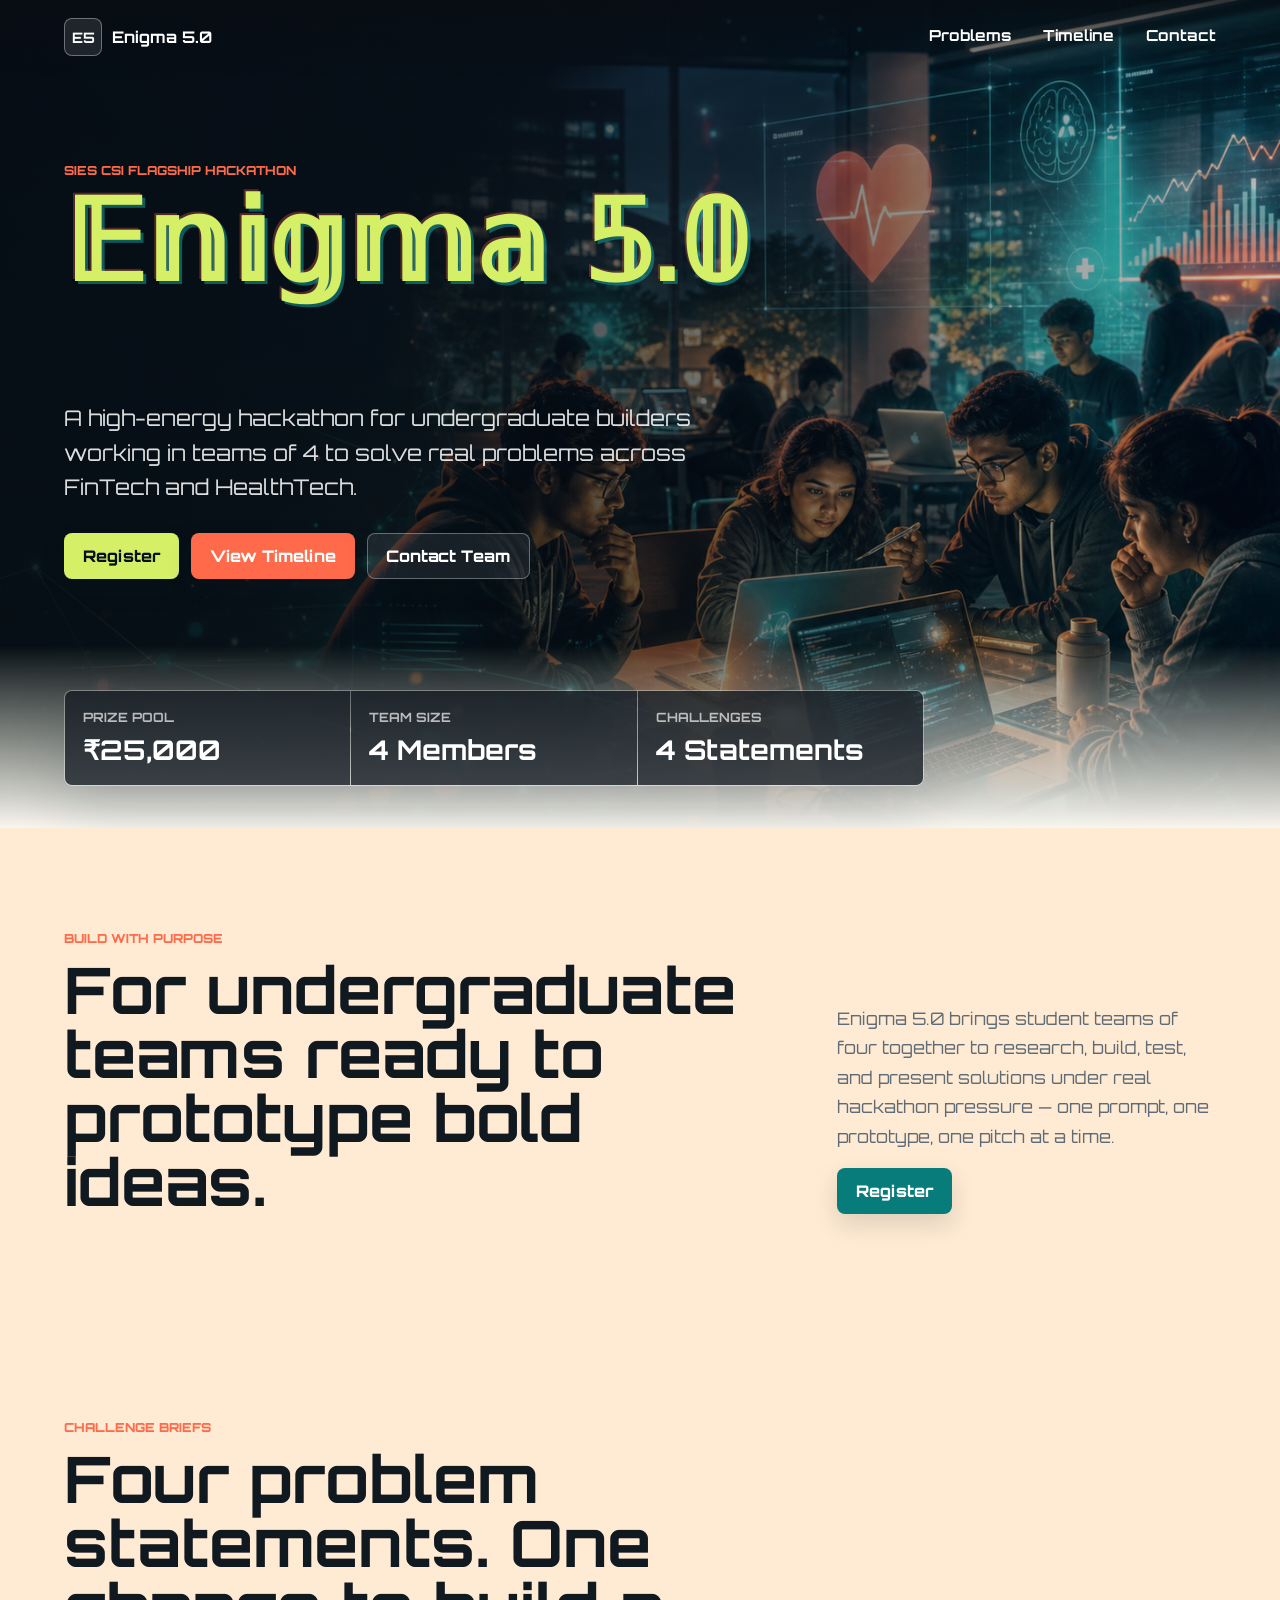
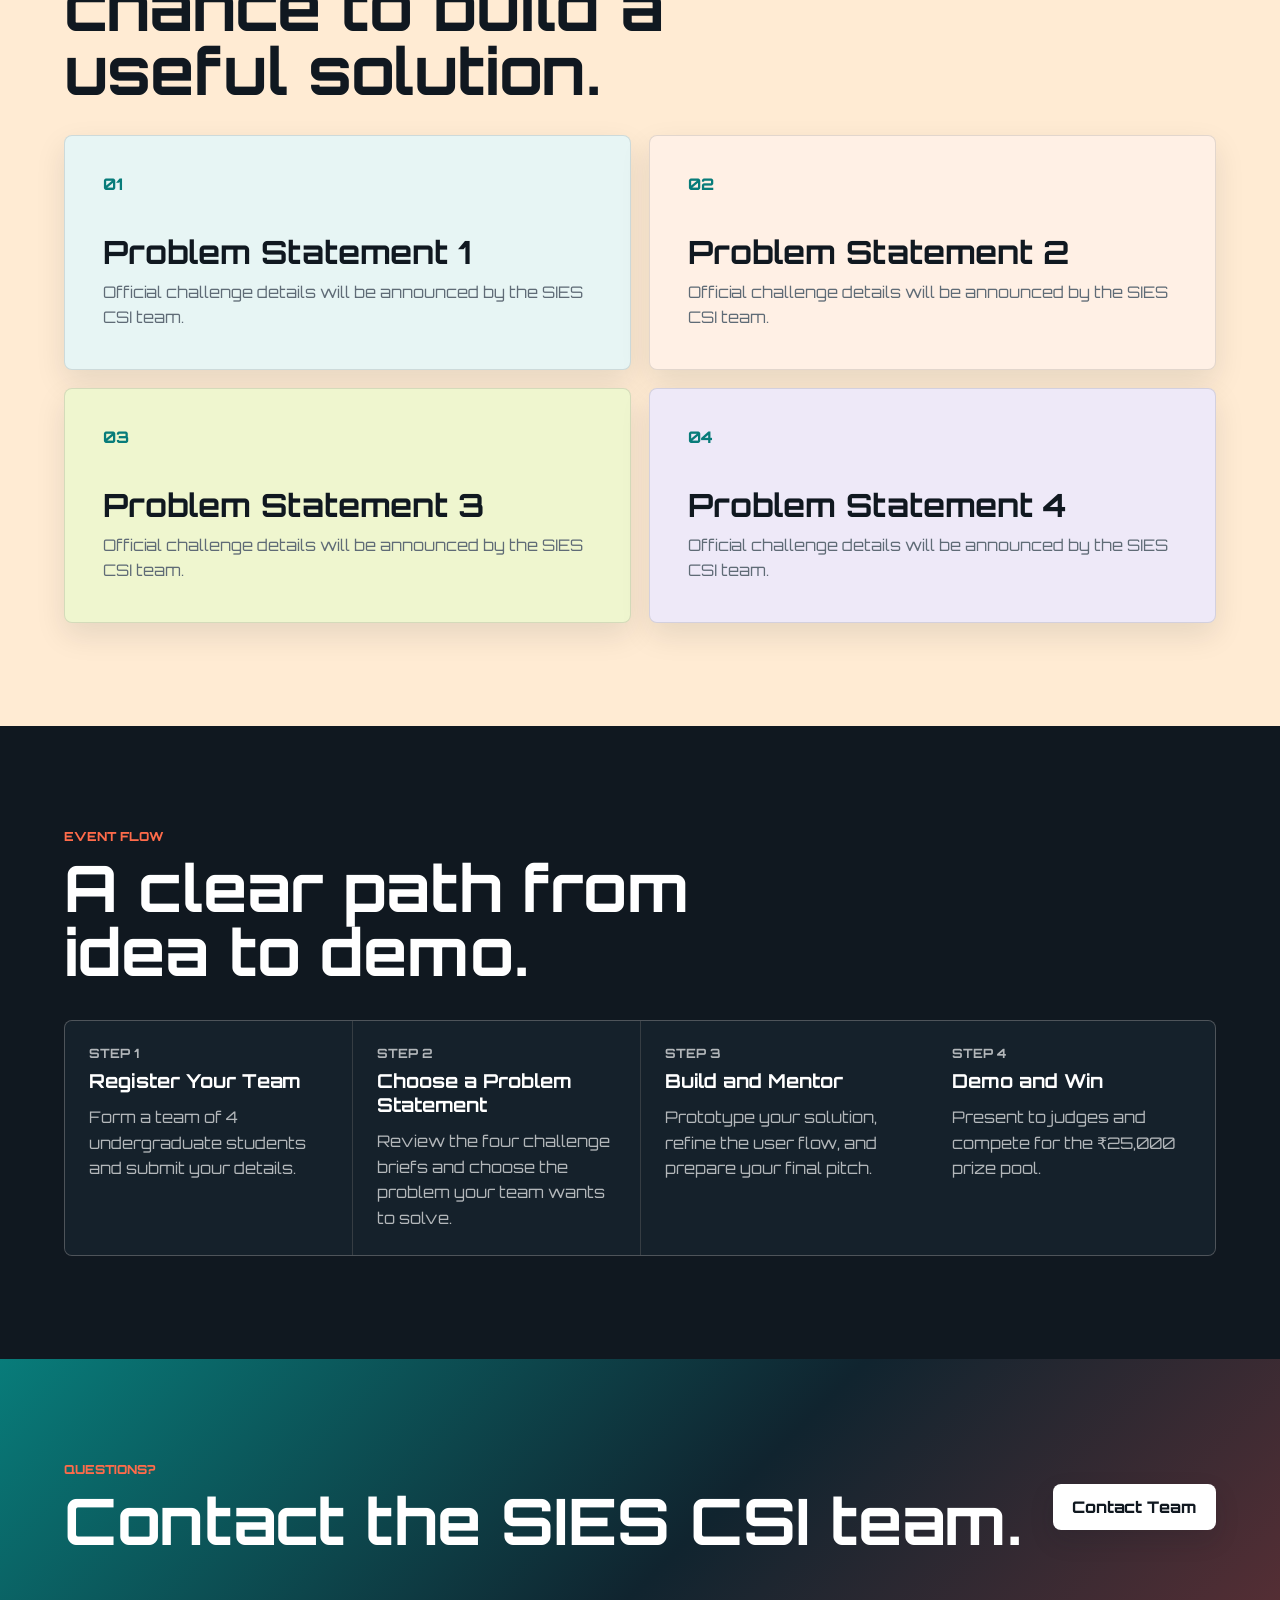
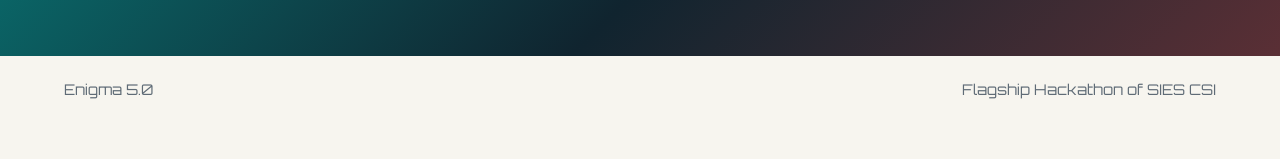
==== commit 94f62d9c: "Features_addedcontact team and problems card()" ====
--- a/index.html
+++ b/index.html
@@ -71,26 +71,55 @@
         <h2>Four problem statements. One chance to build a useful solution.</h2>
       </div>
       <div class="problem-grid stagger-grid">
-        <article class="problem-card reveal-scale">
+        <article class="problem-card reveal-scale" tabindex="0">
           <span class="track-number">01</span>
           <h3>Problem Statement 1</h3>
-          <p>Challenge details will be announced by the SIES CSI team.</p>
+          <p>Official challenge details will be announced by the SIES CSI team.</p>
+          <div class="problem-details">
+            <p>The complete challenge brief, expected outcomes, and supporting resources will be published here.</p>
+            <div class="problem-meta">
+              <span>Scope <strong>To be announced</strong></span>
+              <span>Evaluation <strong>To be announced</strong></span>
+            </div>
+          </div>
         </article>
-        <article class="problem-card reveal-scale">
+        <article class="problem-card reveal-scale" tabindex="0">
           <span class="track-number">02</span>
           <h3>Problem Statement 2</h3>
-          <p>Challenge details will be announced by the SIES CSI team.</p>
+          <p>Official challenge details will be announced by the SIES CSI team.</p>
+          <div class="problem-details">
+            <p>The complete challenge brief, expected outcomes, and supporting resources will be published here.</p>
+            <div class="problem-meta">
+              <span>Scope <strong>To be announced</strong></span>
+              <span>Evaluation <strong>To be announced</strong></span>
+            </div>
+          </div>
         </article>
-        <article class="problem-card reveal-scale">
+        <article class="problem-card reveal-scale" tabindex="0">
           <span class="track-number">03</span>
           <h3>Problem Statement 3</h3>
-          <p>Challenge details will be announced by the SIES CSI team.</p>
+          <p>Official challenge details will be announced by the SIES CSI team.</p>
+          <div class="problem-details">
+            <p>The complete challenge brief, expected outcomes, and supporting resources will be published here.</p>
+            <div class="problem-meta">
+              <span>Scope <strong>To be announced</strong></span>
+              <span>Evaluation <strong>To be announced</strong></span>
+            </div>
+          </div>
         </article>
-        <article class="problem-card reveal-scale">
+        <article class="problem-card reveal-scale" tabindex="0">
           <span class="track-number">04</span>
           <h3>Problem Statement 4</h3>
-          <p>Challenge details will be announced by the SIES CSI team.</p>
+          <p>Official challenge details will be announced by the SIES CSI team.</p>
+          <div class="problem-details">
+            <p>The complete challenge brief, expected outcomes, and supporting resources will be published here.</p>
+            <div class="problem-meta">
+              <span>Scope <strong>To be announced</strong></span>
+              <span>Evaluation <strong>To be announced</strong></span>
+            </div>
+          </div>
         </article>
+        <div class="problem-detail-panel" aria-live="polite"></div>
       </div>
     </section>
  
@@ -128,7 +157,30 @@
         <p class="eyebrow">Questions?</p>
         <h2>Contact the SIES CSI team.</h2>
       </div>
-      <a class="button secondary light reveal" href="mailto:siescsi@example.com?subject=Enigma%205.0%20Query">Contact Team</a>
+      <div class="contact-menu reveal">
+        <a class="button secondary light" href="mailto:siescsi@example.com?subject=Enigma%205.0%20Query">Contact Team</a>
+        <aside class="contact-popover" aria-label="Enigma 5.0 contact details">
+          <p class="contact-popover-title">Contact Coordinators</p>
+          <div class="contact-details">
+            <div class="contact-detail">
+              <span>Coordinator 1</span>
+              <strong>Phone: TBA</strong>
+            </div>
+            <div class="contact-detail">
+              <span>Coordinator 2</span>
+              <strong>Phone: TBA</strong>
+            </div>
+            <div class="contact-detail">
+              <span>Coordinator 3</span>
+              <strong>Phone: TBA</strong>
+            </div>
+            <a class="contact-detail contact-email" href="mailto:siescsi@example.com?subject=Enigma%205.0%20Query">
+              <span>Email</span>
+              <strong>siescsi@example.com</strong>
+            </a>
+          </div>
+        </aside>
+      </div>
     </section>
   </main>
  
@@ -225,7 +277,55 @@
  
       revealEls.forEach((el) => observer.observe(el));
     })();
- 
+
+    (function problemStatementDetails() {
+      document.querySelectorAll(".problem-grid").forEach((grid) => {
+        const cards = grid.querySelectorAll(".problem-card");
+        const detailPanel = grid.querySelector(".problem-detail-panel");
+
+        const setActiveCard = (activeCard) => {
+          grid.classList.add("has-active-card");
+          grid.dataset.activeCard = Array.from(cards).indexOf(activeCard) + 1;
+
+          if (detailPanel) {
+            const content = document.createElement("div");
+            content.className = "problem-detail-content";
+            content.append(
+              activeCard.querySelector(".track-number").cloneNode(true),
+              activeCard.querySelector("h3").cloneNode(true)
+            );
+
+            const details = activeCard.querySelector(".problem-details").cloneNode(true);
+            details.className = "panel-details";
+            content.append(details);
+            detailPanel.replaceChildren(content);
+          }
+
+          cards.forEach((card) => {
+            card.classList.toggle("is-active", card === activeCard);
+            card.classList.toggle("is-muted", card !== activeCard);
+          });
+        };
+
+        const clearActiveCard = () => {
+          grid.classList.remove("has-active-card");
+          delete grid.dataset.activeCard;
+          detailPanel?.replaceChildren();
+          cards.forEach((card) => card.classList.remove("is-active", "is-muted"));
+        };
+
+        cards.forEach((card) => {
+          card.addEventListener("pointerenter", () => setActiveCard(card));
+          card.addEventListener("focus", () => setActiveCard(card));
+        });
+
+        grid.addEventListener("pointerleave", clearActiveCard);
+        grid.addEventListener("focusout", (event) => {
+          if (!grid.contains(event.relatedTarget)) clearActiveCard();
+        });
+      });
+    })();
+
     document.querySelectorAll('a[href^="#"]').forEach((anchor) => {
       anchor.addEventListener("click", (event) => {
         const targetId = anchor.getAttribute("href");
--- a/styles.css
+++ b/styles.css
@@ -517,6 +517,7 @@
 }
 
 .problem-grid {
+  position: relative;
   display: grid;
   grid-template-columns: repeat(2, minmax(0, 1fr));
   gap: 18px;
@@ -524,6 +525,7 @@
 }
 
 .problem-card {
+  position: relative;
   min-height: 235px;
   display: flex;
   flex-direction: column;
@@ -534,8 +536,24 @@
   color: var(--ink);
   background: #e7f5f4;
   box-shadow: 0 12px 30px rgba(12, 25, 38, 0.1);
-  transition: opacity 0.6s ease-out, transform 0.6s ease-out, box-shadow 320ms ease;
+  transition: opacity 260ms ease, transform 260ms ease, box-shadow 320ms ease, min-height 320ms ease;
   will-change: transform;
+}
+
+.problem-card:focus-visible {
+  outline: 3px solid var(--coral);
+  outline-offset: 3px;
+}
+
+.problem-card.is-muted {
+  opacity: 0;
+  transform: scale(0.96);
+  visibility: hidden;
+  pointer-events: none;
+}
+
+.problem-card.is-active {
+  z-index: 2;
 }
 
 .problem-card:nth-child(2) {
@@ -577,6 +595,94 @@
 .problem-card p {
   max-width: 520px;
   margin-bottom: 0;
+  color: var(--muted);
+  line-height: 1.6;
+}
+
+.problem-details {
+  max-height: 0;
+  margin-top: 0;
+  overflow: hidden;
+  opacity: 0;
+  transform: translateY(10px);
+  transition: max-height 320ms ease, margin-top 320ms ease, opacity 220ms ease, transform 320ms ease;
+}
+
+.problem-details p {
+  margin-bottom: 14px;
+}
+
+.problem-meta {
+  display: grid;
+  grid-template-columns: repeat(2, minmax(0, 1fr));
+  gap: 8px;
+}
+
+.problem-meta span {
+  display: grid;
+  gap: 4px;
+  padding: 10px;
+  border-left: 3px solid var(--teal);
+  background: rgba(255, 255, 255, 0.42);
+  color: var(--muted);
+  font-size: 0.68rem;
+}
+
+.problem-meta strong {
+  color: var(--ink);
+  font-family: var(--font-cool-bold);
+  font-size: 0.65rem;
+  font-weight: 700;
+}
+
+.problem-detail-panel {
+  position: absolute;
+  inset: 0;
+  z-index: 1;
+  display: flex;
+  align-items: center;
+  padding: clamp(24px, 4vw, 38px);
+  border: 1px solid rgba(16, 24, 32, 0.12);
+  border-radius: 8px;
+  background: rgba(255, 255, 255, 0.9);
+  box-shadow: 0 12px 30px rgba(12, 25, 38, 0.1);
+  opacity: 0;
+  visibility: hidden;
+  pointer-events: none;
+  transition: opacity 260ms ease, visibility 260ms ease;
+}
+
+.problem-grid.has-active-card .problem-detail-panel {
+  opacity: 1;
+  visibility: visible;
+}
+
+.problem-detail-content {
+  width: calc(50% - 9px);
+}
+
+.problem-grid[data-active-card="1"] .problem-detail-panel,
+.problem-grid[data-active-card="3"] .problem-detail-panel {
+  justify-content: flex-end;
+}
+
+.problem-grid[data-active-card="2"] .problem-detail-panel,
+.problem-grid[data-active-card="4"] .problem-detail-panel {
+  justify-content: flex-start;
+}
+
+.problem-detail-panel .track-number {
+  margin-bottom: 14px;
+}
+
+.problem-detail-panel h3 {
+  margin-bottom: 14px;
+  font-size: clamp(1.35rem, 2.5vw, 2.1rem);
+  line-height: 1;
+}
+
+.panel-details p {
+  margin-bottom: 14px;
   color: var(--muted);
   line-height: 1.6;
 }
@@ -640,6 +746,99 @@
   background: linear-gradient(135deg, var(--teal-dark), #10242f 55%, #5a2f35);
 }
 
+.contact-menu {
+  position: relative;
+  z-index: 3;
+}
+
+.contact-popover {
+  position: absolute;
+  top: calc(100% + 14px);
+  right: 0;
+  width: min(310px, calc(100vw - 36px));
+  padding: 18px;
+  color: var(--white);
+  background: #087B79;
+  border: 1px solid rgba(255, 255, 255, 0.18);
+  border-radius: 8px;
+  box-shadow: 0 20px 45px rgba(2, 10, 16, 0.28);
+  opacity: 0;
+  transform: translateY(-8px);
+  visibility: hidden;
+  pointer-events: none;
+  transition: opacity 180ms ease, transform 180ms ease, visibility 180ms ease;
+}
+
+.contact-popover::before {
+  content: "";
+  position: absolute;
+  top: -8px;
+  right: 26px;
+  width: 14px;
+  height: 14px;
+  background: #087B79;
+  border-top: 1px solid rgba(255, 255, 255, 0.18);
+  border-left: 1px solid rgba(255, 255, 255, 0.18);
+  transform: rotate(45deg);
+}
+
+.contact-menu:hover .contact-popover,
+.contact-menu:focus-within .contact-popover {
+  opacity: 1;
+  transform: translateY(0);
+  visibility: visible;
+  pointer-events: auto;
+}
+
+.contact-popover-title {
+  margin-bottom: 12px;
+  color: var(--lime);
+  font-family: var(--font-cool-bold);
+  font-size: 0.78rem;
+  font-weight: 700;
+  text-transform: uppercase;
+}
+
+.contact-details {
+  display: grid;
+  gap: 8px;
+}
+
+.contact-detail {
+  display: flex;
+  align-items: center;
+  justify-content: space-between;
+  gap: 12px;
+  padding: 10px 0;
+  border-bottom: 1px solid rgba(255, 255, 255, 0.18);
+  font-size: 0.72rem;
+}
+
+.contact-detail:last-child {
+  border-bottom: 0;
+  padding-bottom: 0;
+}
+
+.contact-detail span {
+  color: rgba(255, 255, 255, 0.72);
+}
+
+.contact-detail strong {
+  font-family: var(--font-cool-bold);
+  font-size: 0.68rem;
+  font-weight: 700;
+  text-align: right;
+}
+
+.contact-email strong {
+  color: var(--lime);
+}
+
+.contact-email:hover strong,
+.contact-email:focus-visible strong {
+  color: var(--coral);
+}
+
 .site-footer {
   display: flex;
   justify-content: space-between;
@@ -679,6 +878,25 @@
     min-height: auto;
   }
 
+  .problem-detail-panel {
+    align-items: flex-end;
+    padding-top: 220px;
+  }
+
+  .problem-detail-content {
+    width: 100%;
+  }
+
+  .contact-popover {
+    right: auto;
+    left: 0;
+  }
+
+  .contact-popover::before {
+    right: auto;
+    left: 26px;
+  }
+
   .problem-card {
     grid-column: auto;
   }
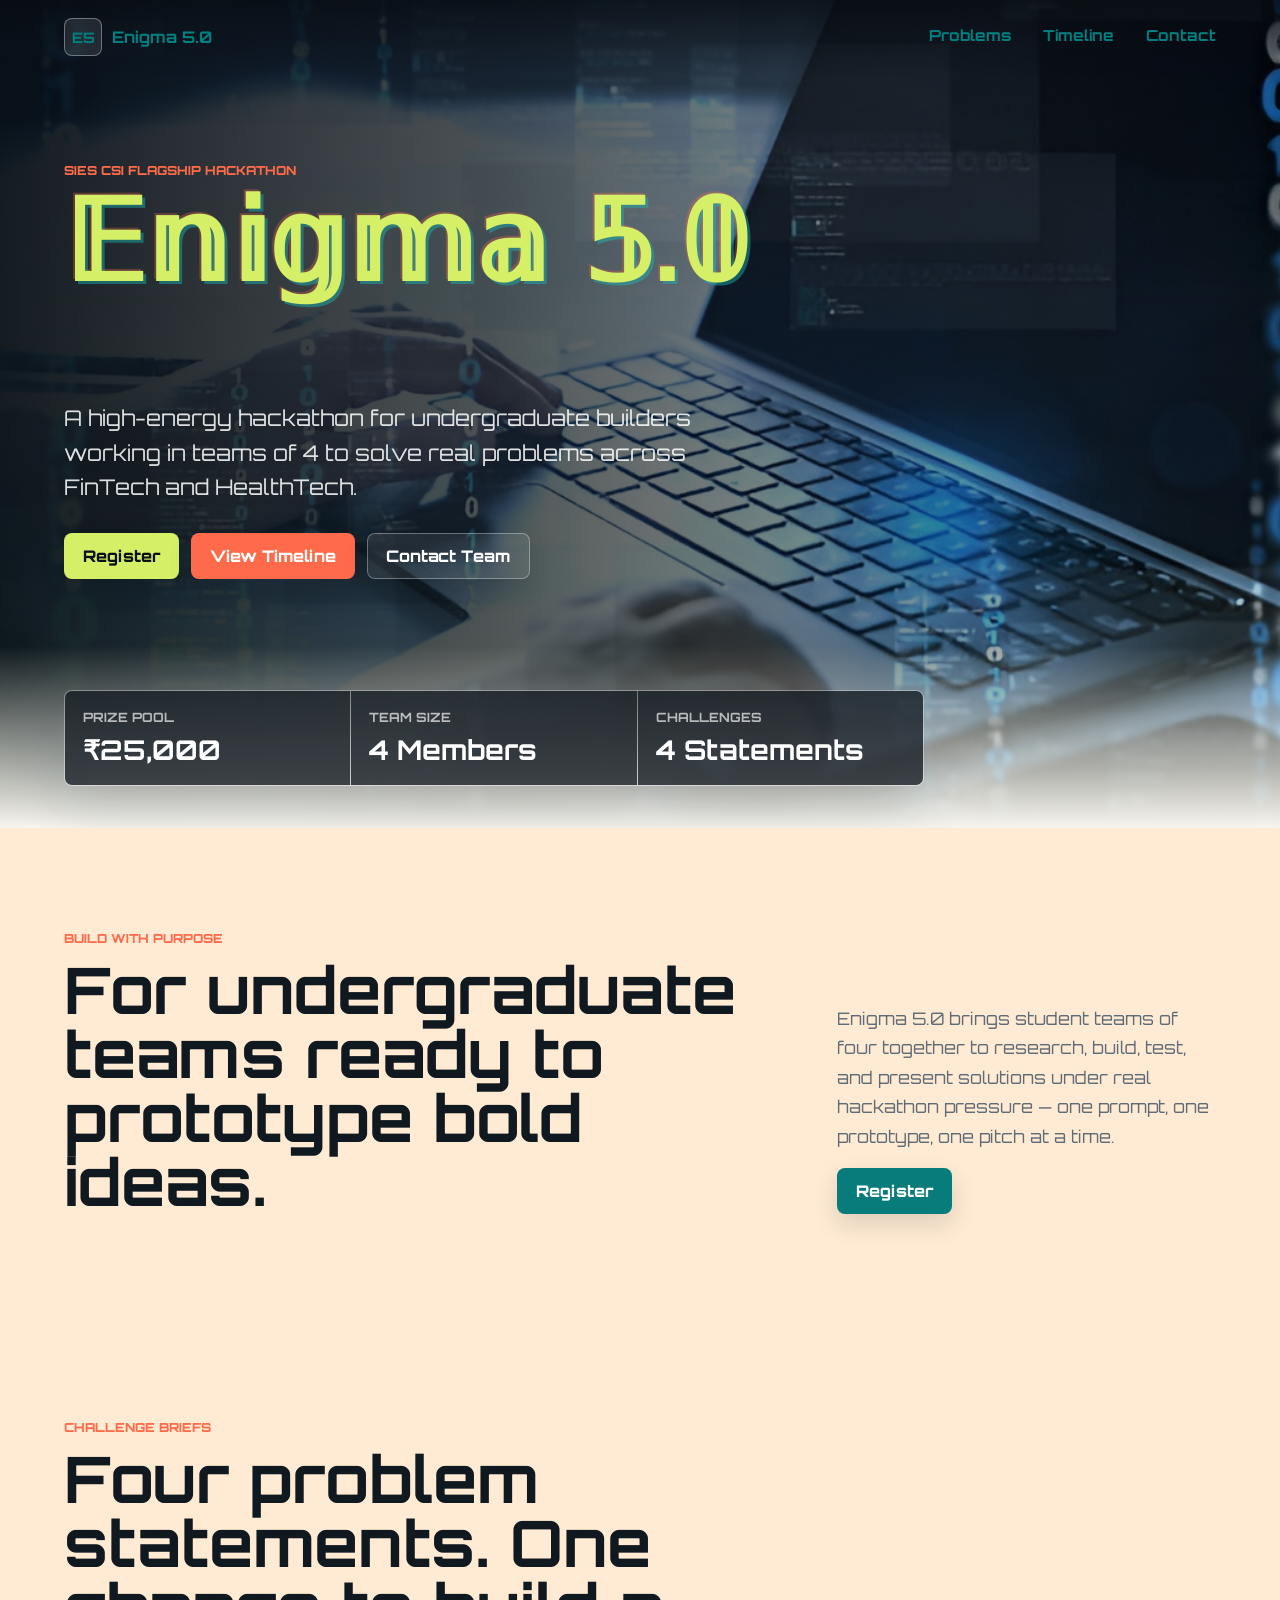
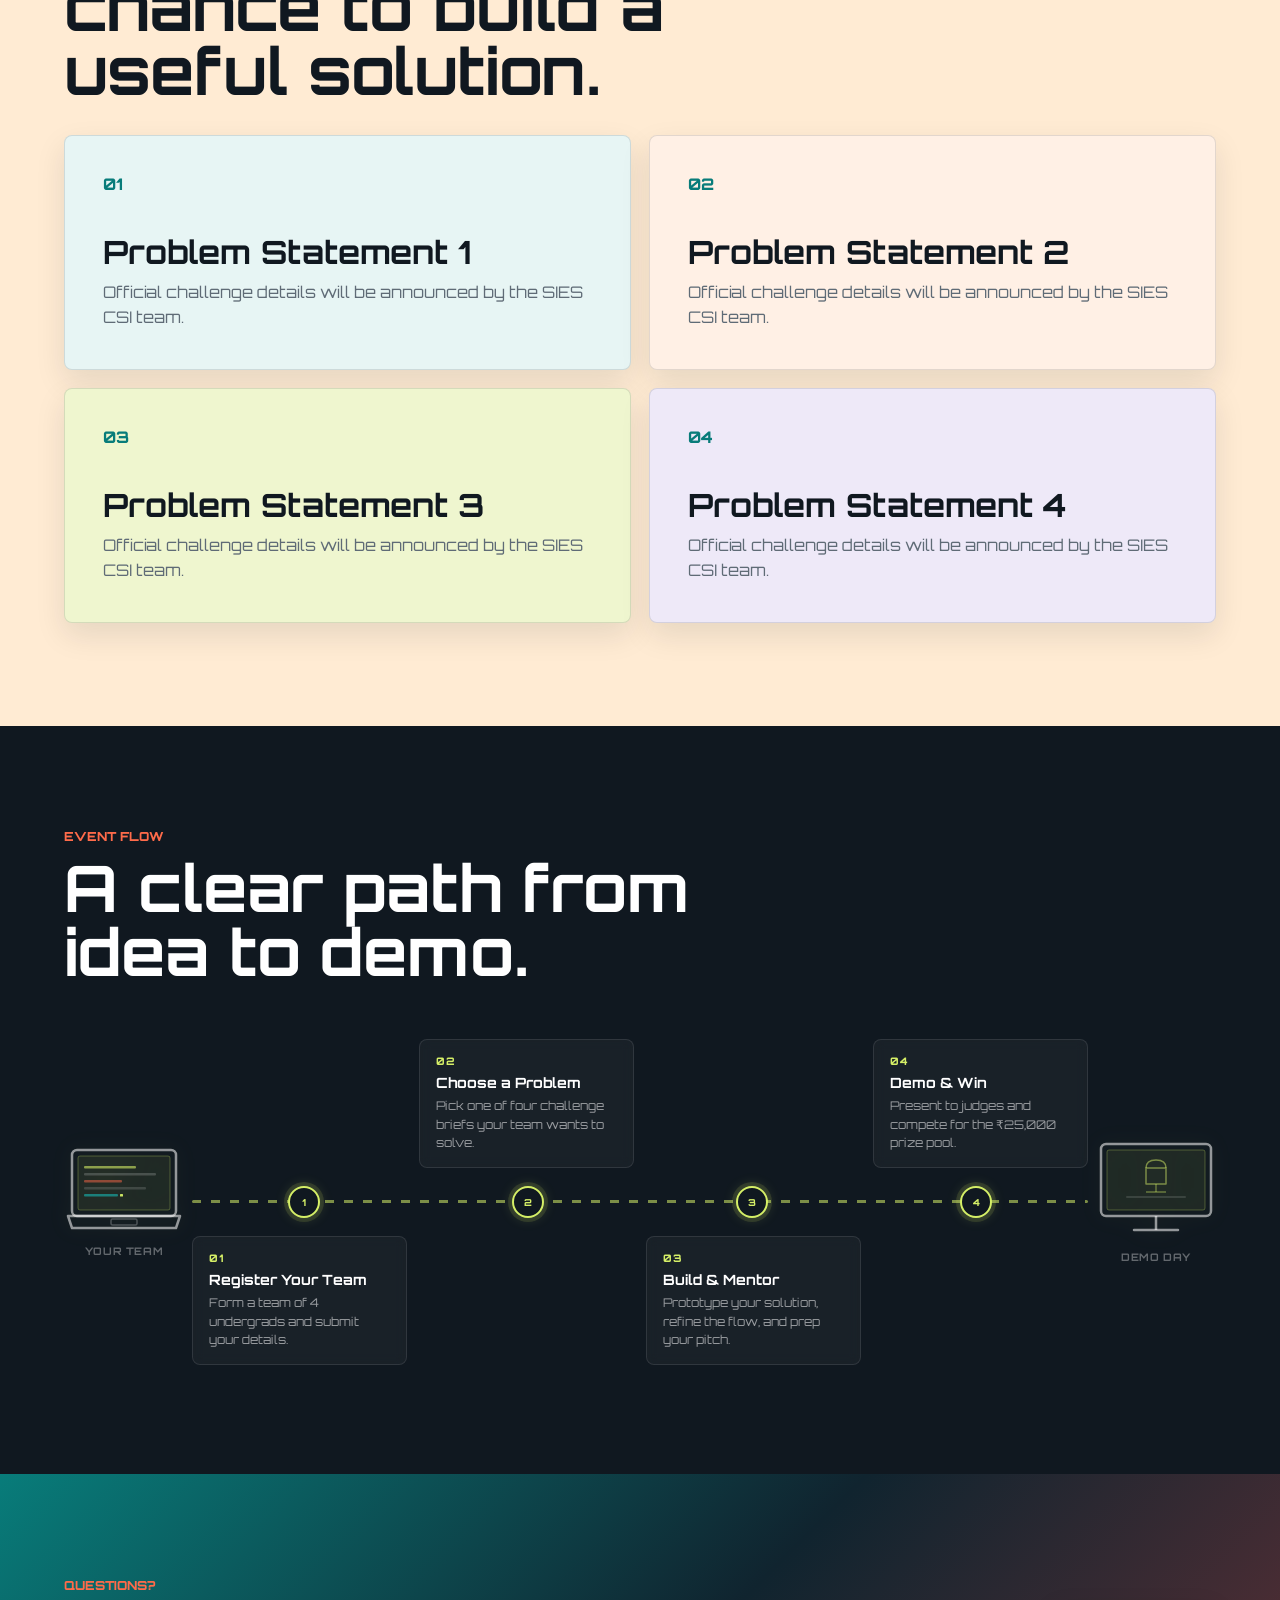
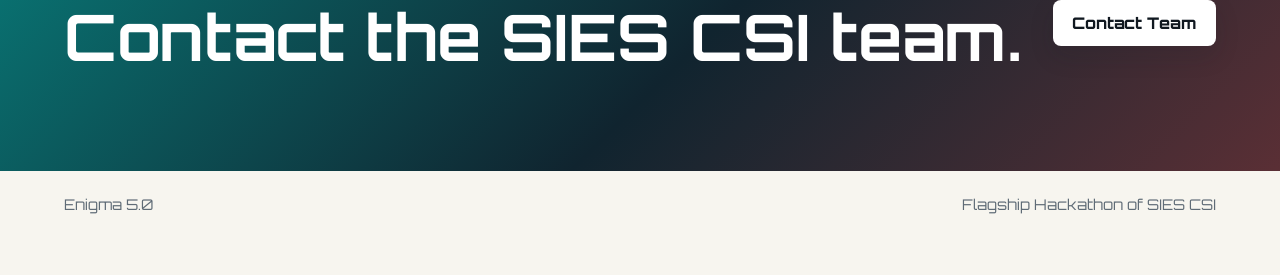
==== commit 1cca376c: "Minor_fixes" ====
--- a/index.html
+++ b/index.html
@@ -128,28 +128,99 @@
         <p class="eyebrow">Event Flow</p>
         <h2>A clear path from idea to demo.</h2>
       </div>
-      <ol class="timeline stagger-grid">
-        <li class="reveal">
-          <span>Step 1</span>
-          <strong>Register Your Team</strong>
-          <p>Form a team of 4 undergraduate students and submit your details.</p>
-        </li>
-        <li class="reveal">
-          <span>Step 2</span>
-          <strong>Choose a Problem Statement</strong>
-          <p>Review the four challenge briefs and choose the problem your team wants to solve.</p>
-        </li>
-        <li class="reveal">
-          <span>Step 3</span>
-          <strong>Build and Mentor</strong>
-          <p>Prototype your solution, refine the user flow, and prepare your final pitch.</p>
-        </li>
-        <li class="reveal">
-          <span>Step 4</span>
-          <strong>Demo and Win</strong>
-          <p>Present to judges and compete for the &#8377;25,000 prize pool.</p>
-        </li>
-      </ol>
+
+      <div class="rig-wrap">
+
+        <!-- Left device: Laptop -->
+        <figure class="rig-device rig-laptop" aria-hidden="true">
+          <svg class="rig-svg" viewBox="0 0 120 88" fill="none" xmlns="http://www.w3.org/2000/svg">
+            <rect x="8" y="4" width="104" height="66" rx="5" stroke="currentColor" stroke-width="2.5"/>
+            <rect x="14" y="10" width="92" height="54" rx="2" fill="rgba(213,239,103,0.07)" stroke="rgba(213,239,103,0.28)" stroke-width="1"/>
+            <rect x="20" y="20" width="52" height="2.5" rx="1" fill="rgba(213,239,103,0.6)"/>
+            <rect x="20" y="27" width="72" height="2.5" rx="1" fill="rgba(255,255,255,0.18)"/>
+            <rect x="20" y="34" width="38" height="2.5" rx="1" fill="rgba(255,107,74,0.5)"/>
+            <rect x="20" y="41" width="62" height="2.5" rx="1" fill="rgba(255,255,255,0.14)"/>
+            <rect x="20" y="48" width="34" height="2.5" rx="1" fill="rgba(24,183,179,0.6)"/>
+            <rect x="56" y="48" width="3" height="2.5" rx="0.5" fill="rgba(213,239,103,0.95)" class="rig-cursor"/>
+            <path d="M4 70 L116 70 L112 82 L8 82 Z" stroke="currentColor" stroke-width="2.5" stroke-linejoin="round"/>
+            <rect x="47" y="73" width="26" height="6" rx="1.5" stroke="currentColor" stroke-width="1.5" opacity="0.45"/>
+          </svg>
+          <figcaption>Your Team</figcaption>
+        </figure>
+
+        <!-- Wire track with step nodes -->
+        <div class="rig-track">
+          <!-- Cards above wire: steps 2 & 4 -->
+          <div class="rig-row rig-top">
+            <div class="rig-slot"></div>
+            <div class="rig-slot">
+              <div class="rig-card reveal">
+                <span class="rig-num">02</span>
+                <strong>Choose a Problem</strong>
+                <p>Pick one of four challenge briefs your team wants to solve.</p>
+              </div>
+            </div>
+            <div class="rig-slot"></div>
+            <div class="rig-slot">
+              <div class="rig-card reveal">
+                <span class="rig-num">04</span>
+                <strong>Demo &amp; Win</strong>
+                <p>Present to judges and compete for the &#8377;25,000 prize pool.</p>
+              </div>
+            </div>
+          </div>
+
+          <!-- The cable with 4 nodes -->
+          <div class="rig-cable">
+            <div class="cable-line"></div>
+            <div class="cable-nodes">
+              <div class="cable-node" data-step="1"></div>
+              <div class="cable-node" data-step="2"></div>
+              <div class="cable-node" data-step="3"></div>
+              <div class="cable-node" data-step="4"></div>
+            </div>
+          </div>
+
+          <!-- Cards below wire: steps 1 & 3 -->
+          <div class="rig-row rig-bottom">
+            <div class="rig-slot">
+              <div class="rig-card reveal">
+                <span class="rig-num">01</span>
+                <strong>Register Your Team</strong>
+                <p>Form a team of 4 undergrads and submit your details.</p>
+              </div>
+            </div>
+            <div class="rig-slot"></div>
+            <div class="rig-slot">
+              <div class="rig-card reveal">
+                <span class="rig-num">03</span>
+                <strong>Build &amp; Mentor</strong>
+                <p>Prototype your solution, refine the flow, and prep your pitch.</p>
+              </div>
+            </div>
+            <div class="rig-slot"></div>
+          </div>
+        </div>
+
+        <!-- Right device: Monitor -->
+        <figure class="rig-device rig-monitor" aria-hidden="true">
+          <svg class="rig-svg" viewBox="0 0 120 100" fill="none" xmlns="http://www.w3.org/2000/svg">
+            <rect x="5" y="4" width="110" height="72" rx="5" stroke="currentColor" stroke-width="2.5"/>
+            <rect x="11" y="10" width="98" height="60" rx="2" fill="rgba(213,239,103,0.07)" stroke="rgba(213,239,103,0.28)" stroke-width="1"/>
+            <!-- Trophy icon area -->
+            <path d="M50 28 L50 44 L70 44 L70 28 Z" stroke="rgba(213,239,103,0.5)" stroke-width="1.5" stroke-linejoin="round"/>
+            <path d="M50 28 Q50 20 60 20 Q70 20 70 28" stroke="rgba(213,239,103,0.5)" stroke-width="1.5"/>
+            <line x1="60" y1="44" x2="60" y2="52" stroke="rgba(213,239,103,0.4)" stroke-width="1.5"/>
+            <line x1="50" y1="52" x2="70" y2="52" stroke="rgba(213,239,103,0.4)" stroke-width="1.5"/>
+            <rect x="30" y="56" width="60" height="2" rx="1" fill="rgba(255,255,255,0.12)"/>
+            <!-- Stand -->
+            <line x1="60" y1="76" x2="60" y2="90" stroke="currentColor" stroke-width="2.5"/>
+            <line x1="38" y1="90" x2="82" y2="90" stroke="currentColor" stroke-width="2.5" stroke-linecap="round"/>
+          </svg>
+          <figcaption>Demo Day</figcaption>
+        </figure>
+
+      </div>
     </section>
  
     <section class="contact-band" id="contact">
--- a/styles.css
+++ b/styles.css
@@ -54,7 +54,7 @@
   justify-content: space-between;
   gap: 24px;
   padding: 18px clamp(18px, 5vw, 72px);
-  color: var(--white);
+  color:#008080;
   background: linear-gradient(180deg, rgba(8, 13, 19, 0.78), rgba(8, 13, 19, 0));
 }
 
@@ -644,13 +644,17 @@
   padding: clamp(24px, 4vw, 38px);
   border: 1px solid rgba(16, 24, 32, 0.12);
   border-radius: 8px;
-  background: rgba(255, 255, 255, 0.9);
+  background: #e7f5f4;
   box-shadow: 0 12px 30px rgba(12, 25, 38, 0.1);
   opacity: 0;
   visibility: hidden;
   pointer-events: none;
-  transition: opacity 260ms ease, visibility 260ms ease;
-}
+  transition: opacity 260ms ease, visibility 260ms ease, background 260ms ease;
+}
+
+.problem-grid[data-active-card="2"] .problem-detail-panel { background: #fff0e5; }
+.problem-grid[data-active-card="3"] .problem-detail-panel { background: #eff6cf; }
+.problem-grid[data-active-card="4"] .problem-detail-panel { background: #eee9f8; }
 
 .problem-grid.has-active-card .problem-detail-panel {
   opacity: 1;
@@ -687,54 +691,167 @@
   line-height: 1.6;
 }
 
+/* ── Timeline / Rig ─────────────────────────── */
 .timeline-section {
   background: var(--ink);
   color: var(--white);
 }
 
-.timeline {
+.rig-wrap {
+  display: flex;
+  align-items: center;
+  margin-top: 48px;
+}
+
+.rig-device {
+  flex-shrink: 0;
+  display: flex;
+  flex-direction: column;
+  align-items: center;
+  gap: 10px;
+  margin: 0;
+  color: rgba(255, 255, 255, 0.55);
+  width: clamp(70px, 10vw, 120px);
+}
+
+.rig-svg {
+  width: 100%;
+  height: auto;
+  filter: drop-shadow(0 0 10px rgba(213, 239, 103, 0.18));
+  transition: filter 320ms ease;
+}
+
+.rig-device:hover .rig-svg {
+  filter: drop-shadow(0 0 18px rgba(213, 239, 103, 0.42));
+}
+
+.rig-cursor {
+  animation: cursor-blink 900ms steps(1) infinite;
+}
+
+.rig-device figcaption {
+  font-size: 0.65rem;
+  font-weight: 700;
+  letter-spacing: 0.06em;
+  text-transform: uppercase;
+  color: rgba(255, 255, 255, 0.35);
+}
+
+.rig-track {
+  flex: 1;
   display: grid;
-  grid-template-columns: repeat(4, minmax(0, 1fr));
-  gap: 1px;
-  margin: 36px 0 0;
-  padding: 0;
-  list-style: none;
-  background: rgba(255, 255, 255, 0.16);
-  border: 1px solid rgba(255, 255, 255, 0.12);
+  grid-template-rows: 1fr auto 1fr;
+  min-height: 340px;
+}
+
+.rig-row {
+  display: grid;
+  grid-template-columns: repeat(4, 1fr);
+  gap: 12px;
+  padding: 0 8px;
+}
+
+.rig-top { align-items: end; padding-bottom: 18px; }
+.rig-bottom { align-items: start; padding-top: 18px; }
+
+.rig-slot { min-width: 0; }
+
+.rig-card {
+  padding: 14px 16px;
+  border: 1px solid rgba(255, 255, 255, 0.1);
   border-radius: 8px;
-  overflow: hidden;
-}
-
-.timeline li {
-  min-height: 230px;
-  padding: 24px;
-  background: #15212b;
-  transition: opacity 0.6s ease-out, background 320ms ease, transform 0.6s ease-out;
-}
-
-.timeline li:hover {
-  background: #1c2b37;
-  transform: translateY(-4px);
-}
-
-.timeline li span {
-  transition: color 320ms ease;
-}
-
-.timeline li:hover span {
+  background: rgba(255, 255, 255, 0.04);
+  backdrop-filter: blur(6px);
+  transition: background 260ms ease, border-color 260ms ease, transform 260ms ease;
+}
+
+.rig-card:hover {
+  background: rgba(255, 255, 255, 0.09);
+  border-color: rgba(213, 239, 103, 0.25);
+  transform: translateY(-3px);
+}
+
+.rig-num {
+  display: block;
+  margin-bottom: 6px;
+  font-size: 0.65rem;
+  font-weight: 800;
+  letter-spacing: 0.08em;
   color: var(--lime);
 }
 
-.timeline strong {
+.rig-card strong {
   display: block;
-  margin-bottom: 12px;
-  font-size: 1.2rem;
-}
-
-.timeline p {
-  margin-bottom: 0;
-  color: rgba(255, 255, 255, 0.68);
-  line-height: 1.6;
+  margin-bottom: 6px;
+  font-size: 0.88rem;
+  font-family: var(--font-cool-bold);
+  color: var(--white);
+}
+
+.rig-card p {
+  margin: 0;
+  font-size: 0.75rem;
+  color: rgba(255, 255, 255, 0.55);
+  line-height: 1.55;
+}
+
+.rig-cable {
+  position: relative;
+  display: flex;
+  align-items: center;
+  padding: 0 8px;
+}
+
+.cable-line {
+  position: absolute;
+  left: 8px;
+  right: 8px;
+  height: 3px;
+  background: repeating-linear-gradient(
+    90deg,
+    var(--lime) 0,
+    var(--lime) 9px,
+    transparent 9px,
+    transparent 19px
+  );
+  opacity: 0.55;
+  border-radius: 2px;
+}
+
+.cable-nodes {
+  display: grid;
+  grid-template-columns: repeat(4, 1fr);
+  width: 100%;
+  position: relative;
+  z-index: 1;
+}
+
+.cable-node {
+  display: flex;
+  justify-content: center;
+  align-items: center;
+}
+
+.cable-node::before {
+  content: attr(data-step);
+  display: grid;
+  place-items: center;
+  width: 28px;
+  height: 28px;
+  border-radius: 50%;
+  background: var(--ink);
+  border: 2px solid var(--lime);
+  color: var(--lime);
+  font-size: 0.6rem;
+  font-weight: 800;
+  font-family: var(--font-cool-bold);
+  box-shadow: 0 0 0 4px rgba(213, 239, 103, 0.12), 0 0 14px rgba(213, 239, 103, 0.22);
+  transition: box-shadow 260ms ease, transform 260ms ease;
+}
+
+.cable-node:hover::before {
+  box-shadow: 0 0 0 6px rgba(213, 239, 103, 0.2), 0 0 24px rgba(213, 239, 103, 0.45);
+  transform: scale(1.15);
 }
 
 .contact-band {
@@ -861,6 +978,20 @@
     justify-content: space-between;
   }
 
+
+@media (max-width: 820px) {
+  .site-header,
+  .site-footer,
+  .contact-band {
+    align-items: flex-start;
+    flex-direction: column;
+  }
+
+  .nav-links {
+    width: 100%;
+    justify-content: space-between;
+  }
+
   .hero {
     min-height: 100vh;
     background-position: 62% center;
@@ -868,12 +999,39 @@
 
   .hero-stats,
   .problem-grid,
-  .timeline,
   .intro {
     grid-template-columns: 1fr;
   }
 
-  .timeline li,
+  /* Rig collapses to vertical on mobile */
+  .rig-wrap {
+    flex-direction: column;
+    gap: 28px;
+  }
+
+  .rig-device {
+    width: 80px;
+  }
+
+  .rig-track {
+    width: 100%;
+    min-height: auto;
+    grid-template-rows: auto auto auto;
+  }
+
+  .rig-row {
+    grid-template-columns: 1fr 1fr;
+  }
+
+  .rig-cable {
+    padding: 8px;
+  }
+
+  .cable-line {
+    left: 8px;
+    right: 8px;
+  }
+
   .problem-card {
     min-height: auto;
   }
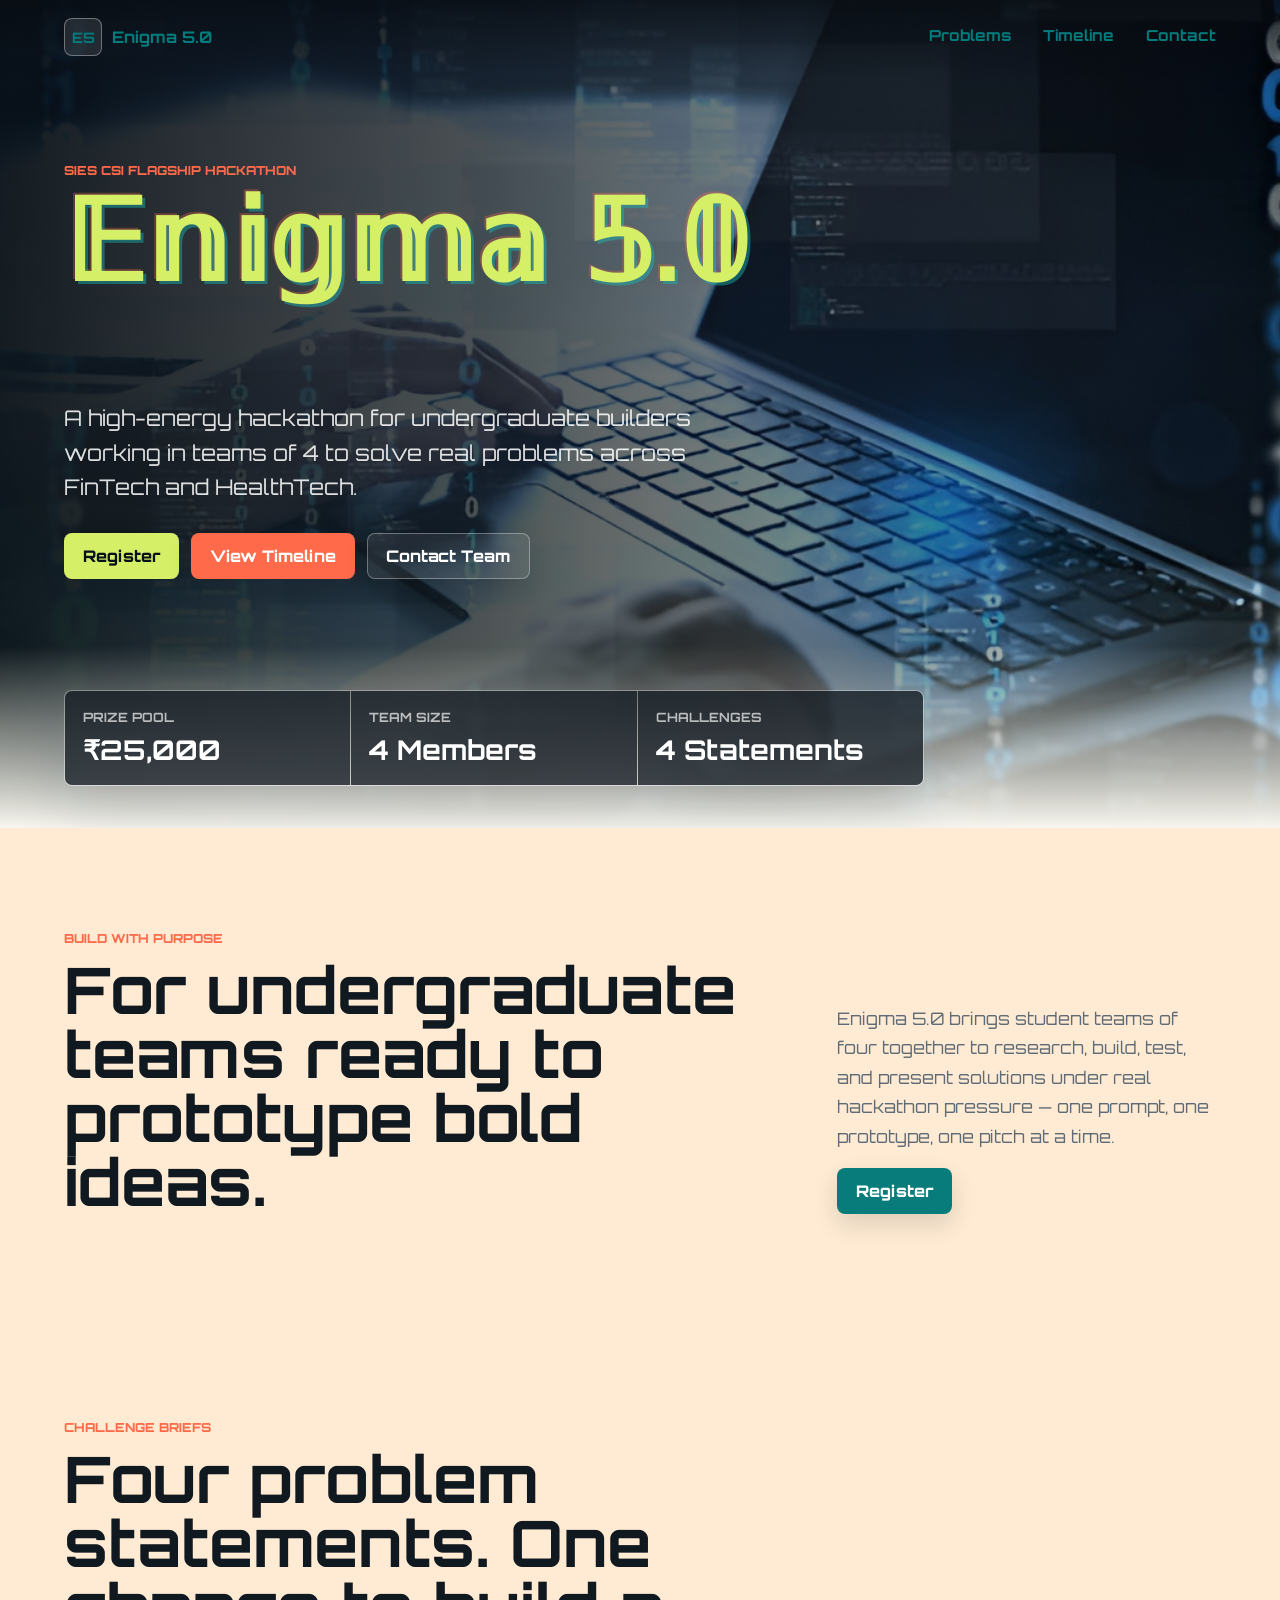
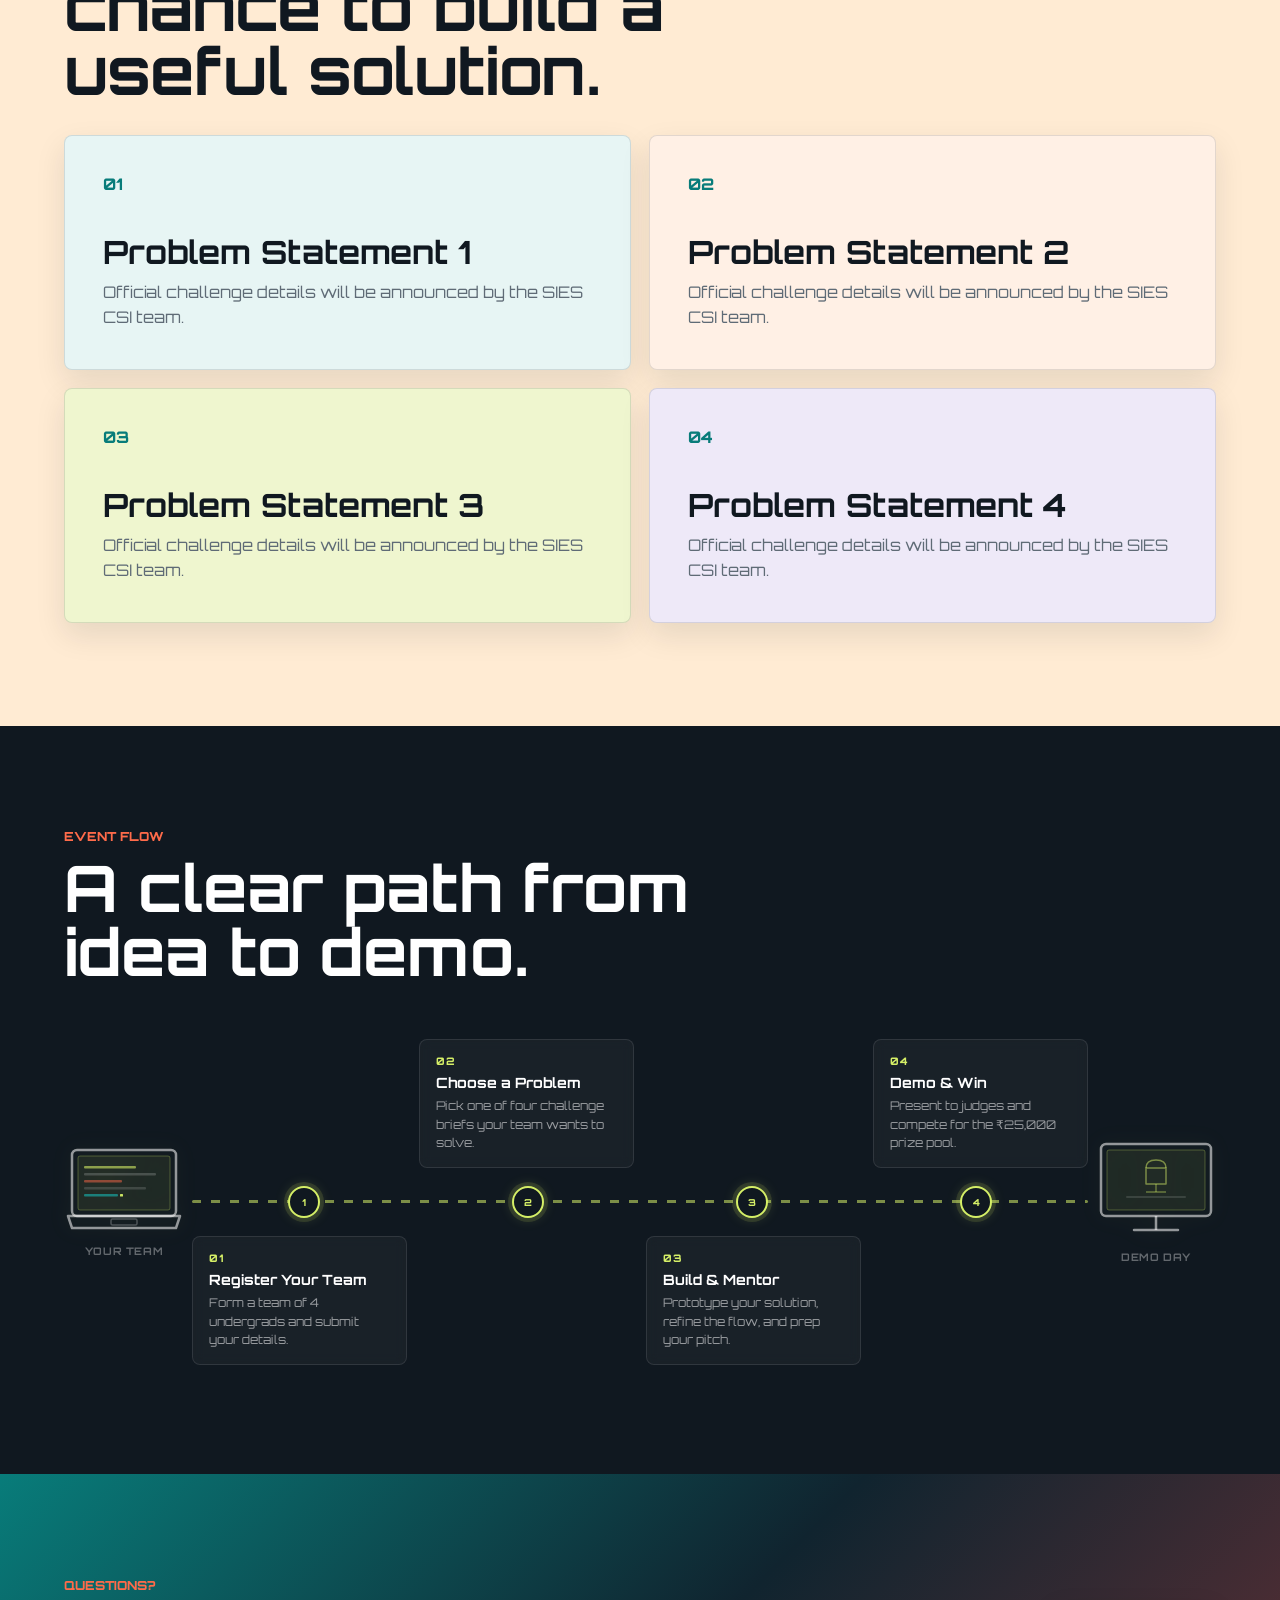
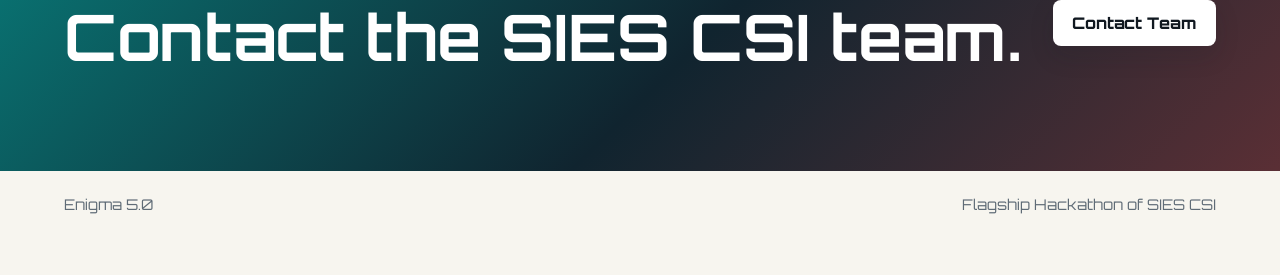
==== commit 5e86eb34: "AI_generated_registration_page_(extras)" ====
--- a/index.html
+++ b/index.html
@@ -31,7 +31,7 @@
           A high-energy hackathon for undergraduate builders working in teams of 4 to solve real problems across FinTech and HealthTech.
         </p>
         <div class="hero-actions" aria-label="Event actions">
-          <a class="button primary" href="#register">Register</a>
+          <a class="button primary" href="register.html">Register</a>
           <a class="button secondary" href="#timeline">View Timeline</a>
           <a class="button ghost" href="#contact">Contact Team</a>
         </div>
@@ -61,7 +61,7 @@
         <p>
           Enigma 5.0 brings student teams of four together to research, build, test, and present solutions under real hackathon pressure — one prompt, one prototype, one pitch at a time.
         </p>
-        <a class="button primary dark" href="mailto:siescsi@example.com?subject=Enigma%205.0%20Registration">Register</a>
+        <a class="button primary dark" href="register.html">Register</a>
       </div>
     </section>
  
--- a/styles.css
+++ b/styles.css
@@ -54,7 +54,7 @@
   justify-content: space-between;
   gap: 24px;
   padding: 18px clamp(18px, 5vw, 72px);
-  color:#008080;
+  color:#027c7c;
   background: linear-gradient(180deg, rgba(8, 13, 19, 0.78), rgba(8, 13, 19, 0));
 }
 
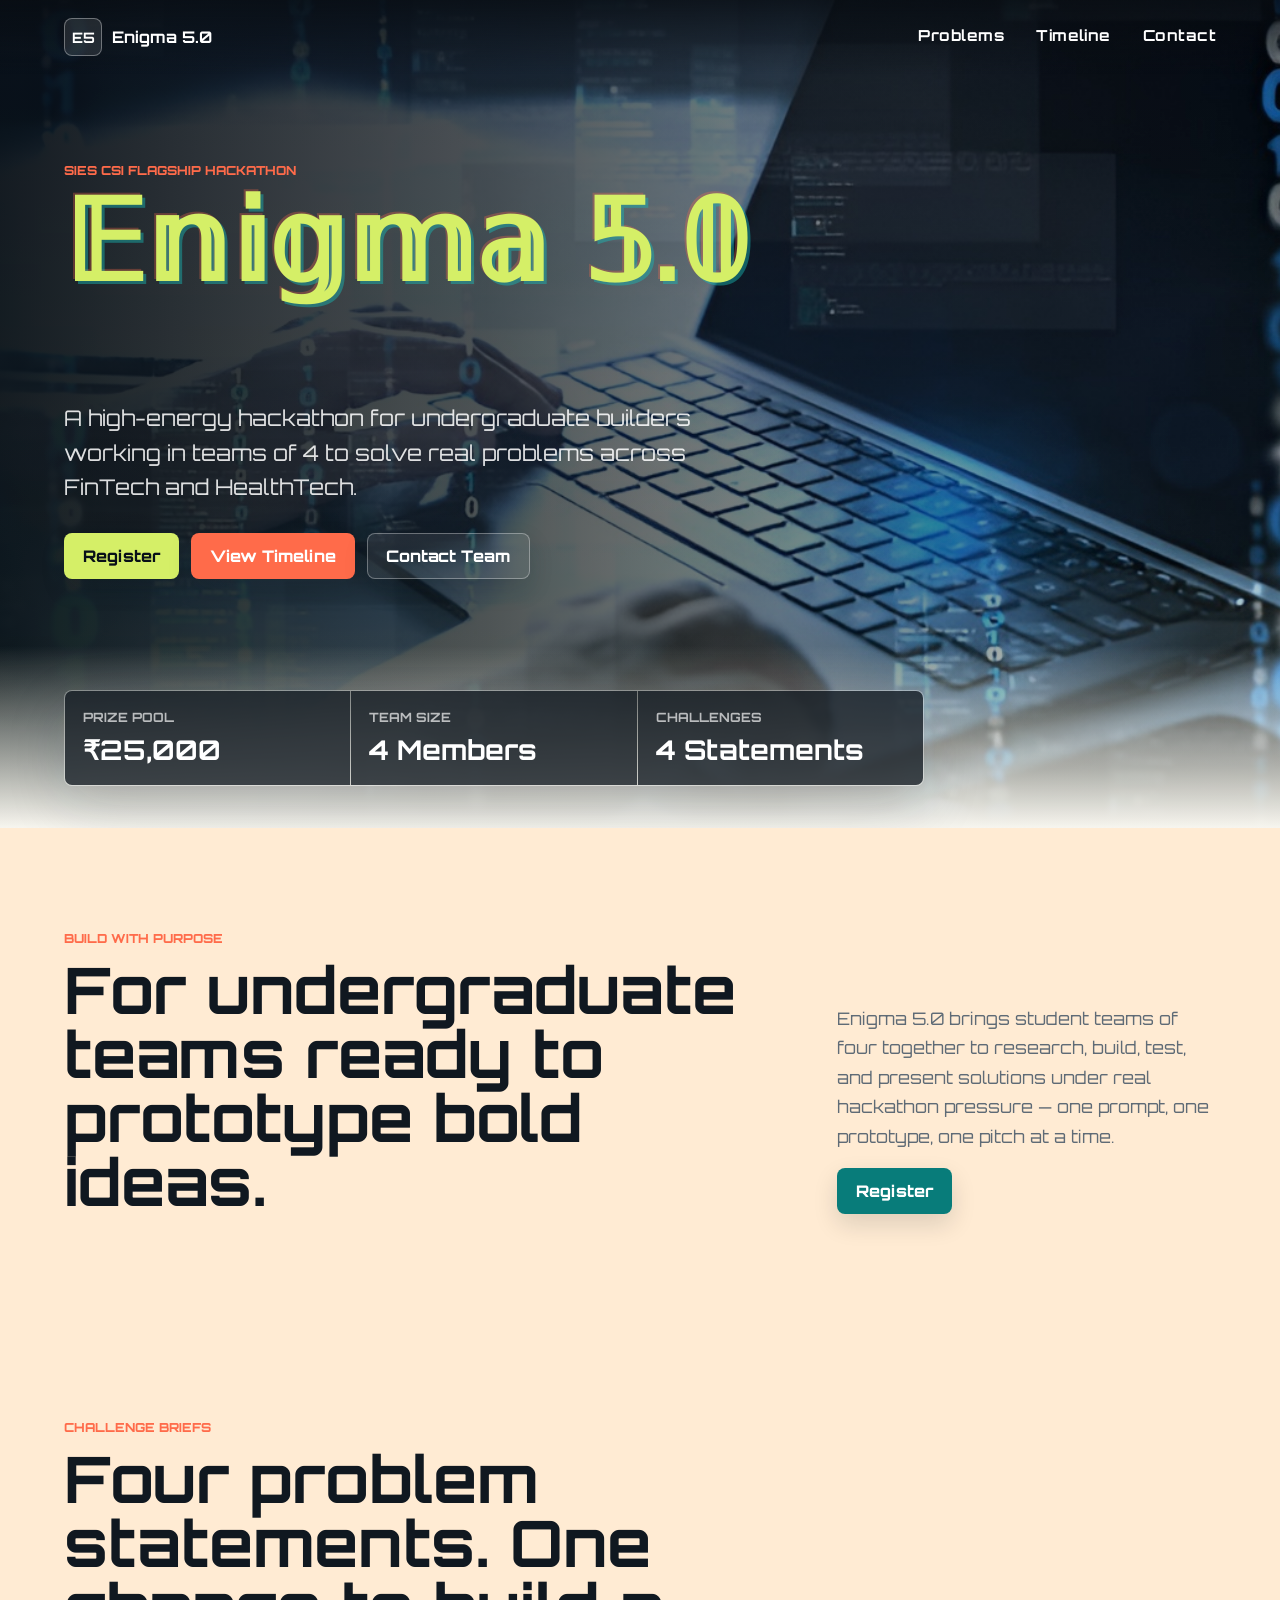
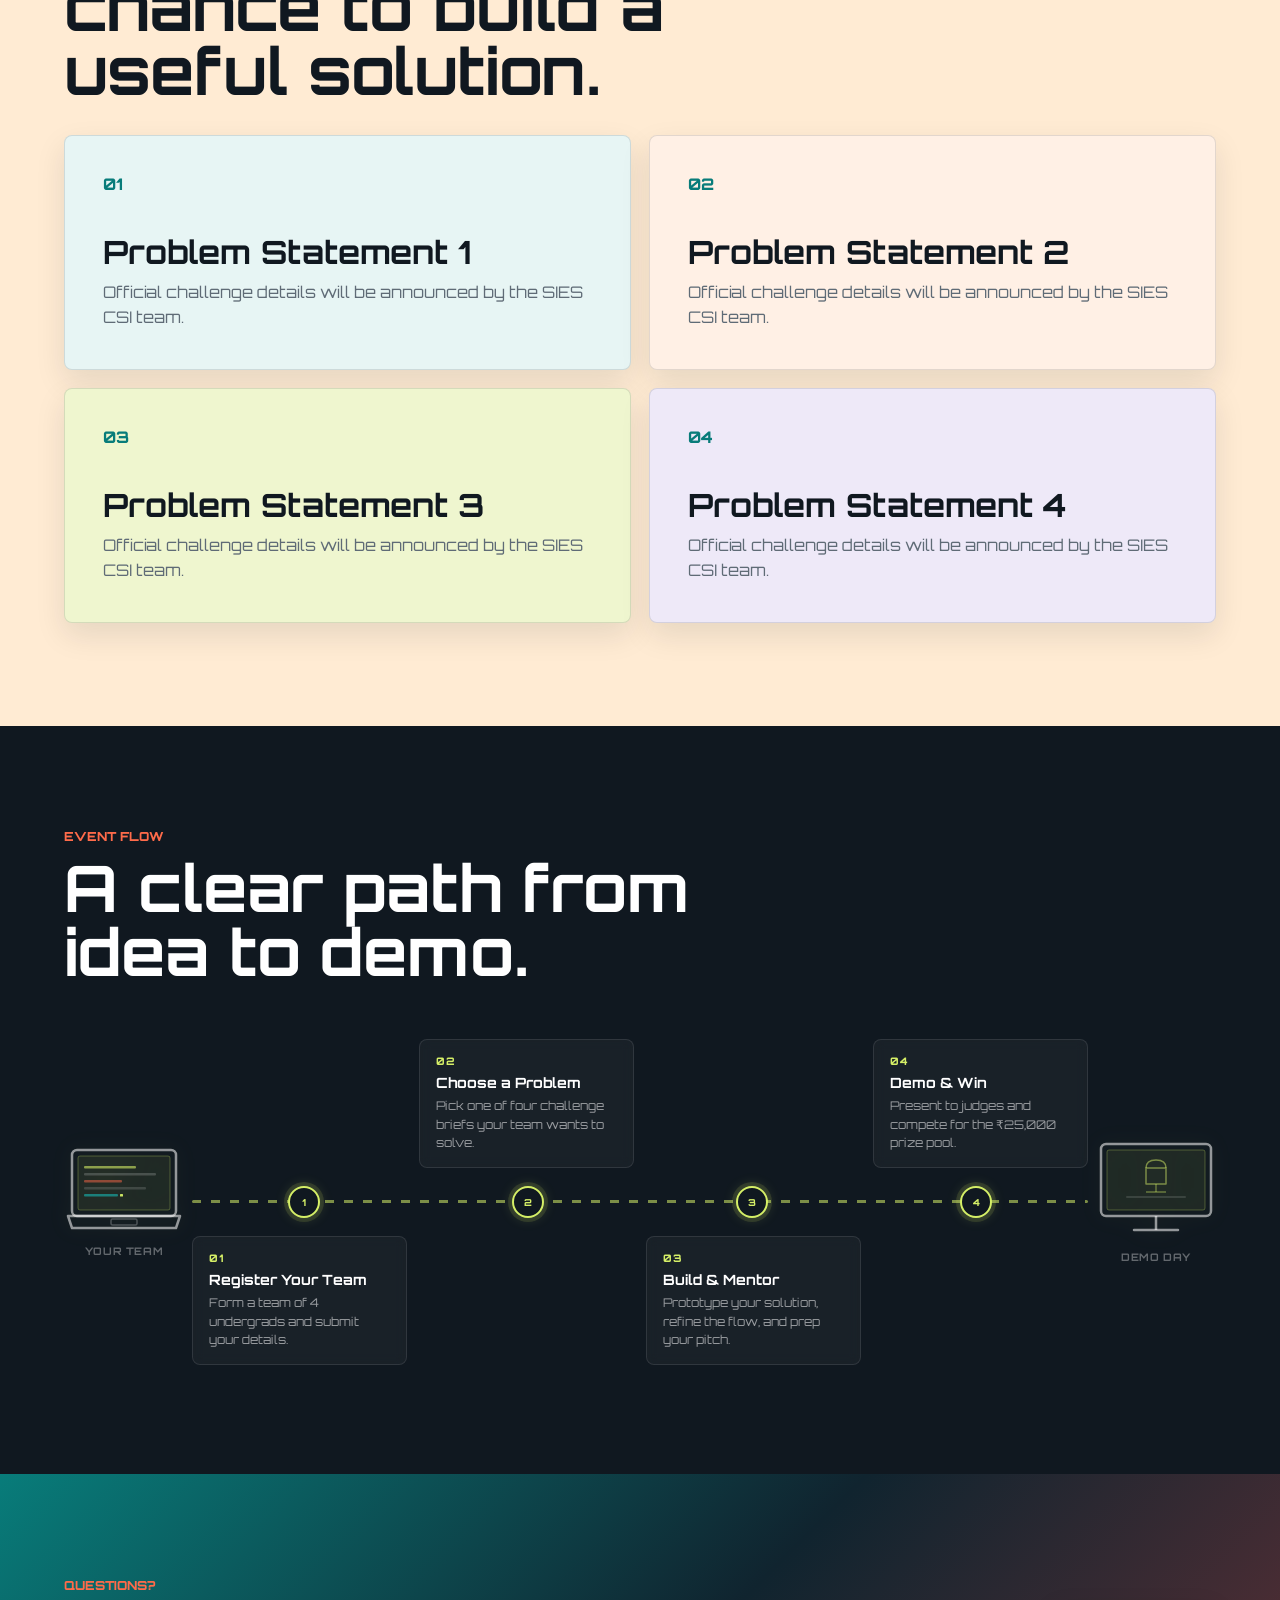
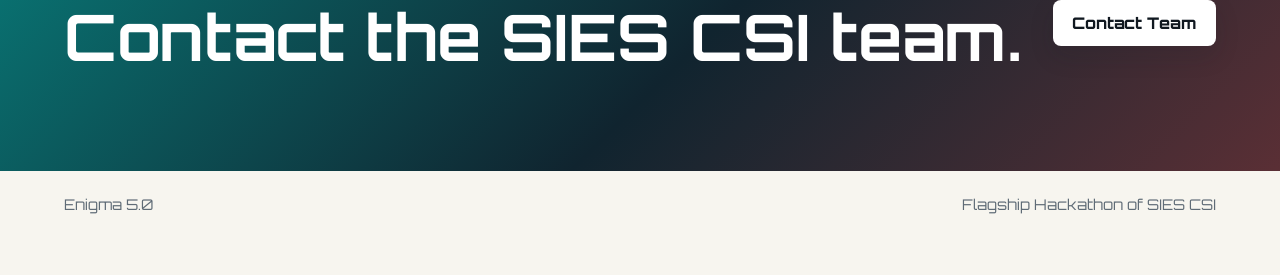
==== commit 01e3f49b: "responsive_fix_3" ====
--- a/index.html
+++ b/index.html
@@ -221,6 +221,54 @@
         </figure>
 
       </div>
+
+      <!-- Mobile-only: zigzag road timeline -->
+      <div class="mobile-timeline" aria-label="Event steps">
+
+        <div class="mt-step mt-right">
+          <div class="mt-node">01</div>
+          <div class="mt-connector mt-connector-right"></div>
+          <div class="mt-card">
+            <strong>Register Your Team</strong>
+            <p>Form a team of 4 undergrads and submit your details.</p>
+          </div>
+        </div>
+
+        <div class="mt-curve mt-curve-r2l"></div>
+
+        <div class="mt-step mt-left">
+          <div class="mt-card">
+            <strong>Choose a Problem</strong>
+            <p>Pick one of four challenge briefs your team wants to solve.</p>
+          </div>
+          <div class="mt-connector mt-connector-left"></div>
+          <div class="mt-node">02</div>
+        </div>
+
+        <div class="mt-curve mt-curve-l2r"></div>
+
+        <div class="mt-step mt-right">
+          <div class="mt-node">03</div>
+          <div class="mt-connector mt-connector-right"></div>
+          <div class="mt-card">
+            <strong>Build &amp; Mentor</strong>
+            <p>Prototype your solution, refine the flow, and prep your pitch.</p>
+          </div>
+        </div>
+
+        <div class="mt-curve mt-curve-r2l"></div>
+
+        <div class="mt-step mt-left">
+          <div class="mt-card">
+            <strong>Demo &amp; Win</strong>
+            <p>Present to judges and compete for the &#8377;25,000 prize pool.</p>
+          </div>
+          <div class="mt-connector mt-connector-left"></div>
+          <div class="mt-node">04</div>
+        </div>
+
+      </div>
+
     </section>
  
     <section class="contact-band" id="contact">
@@ -427,6 +475,38 @@
         });
       });
     });
+
+    /*
+      Hide header on scroll-down, reveal on scroll-up.
+      A small threshold (8px) prevents jitter on tiny bounces.
+    */
+    (function hideOnScroll() {
+      const header = document.querySelector(".site-header");
+      if (!header || prefersReducedMotion) return;
+
+      let lastY = window.scrollY;
+      const THRESHOLD = 8;
+
+      window.addEventListener("scroll", () => {
+        const currentY = window.scrollY;
+
+        /* Toggle solid bg once scrolled past the hero gradient */
+        header.classList.toggle("is-scrolled", currentY > 60);
+
+        /* Only act if we've moved more than the threshold */
+        if (Math.abs(currentY - lastY) < THRESHOLD) return;
+
+        if (currentY > lastY && currentY > 80) {
+          /* Scrolling DOWN — hide */
+          header.classList.add("is-hidden");
+        } else {
+          /* Scrolling UP — reveal */
+          header.classList.remove("is-hidden");
+        }
+
+        lastY = currentY;
+      }, { passive: true });
+    })();
   </script>
 </body>
 </html>
--- a/styles.css
+++ b/styles.css
@@ -33,6 +33,7 @@
 }
 
 @media (prefers-reduced-motion: reduce) {
+
   *,
   *::before,
   *::after {
@@ -54,8 +55,21 @@
   justify-content: space-between;
   gap: 24px;
   padding: 18px clamp(18px, 5vw, 72px);
-  color:#027c7c;
+  color: #ffffff;
   background: linear-gradient(180deg, rgba(8, 13, 19, 0.78), rgba(8, 13, 19, 0));
+  transition: transform 320ms cubic-bezier(0.22, 1, 0.36, 1),
+    background 260ms ease;
+}
+
+/* Scrolled state: solid dark background */
+.site-header.is-scrolled {
+  background: rgba(8, 13, 19, 0.95);
+  backdrop-filter: blur(8px);
+}
+
+/* Hide state: slide up off-screen */
+.site-header.is-hidden {
+  transform: translateY(-110%);
 }
 
 .brand,
@@ -83,7 +97,8 @@
 .nav-links {
   gap: clamp(14px, 3vw, 32px);
   font-size: 0.95rem;
-  font-weight: 600;
+  font-weight: 700;
+  letter-spacing: 0.03em;
 }
 
 .nav-links a {
@@ -147,6 +162,7 @@
   0% {
     background-position: 0 -220%;
   }
+
   100% {
     background-position: 0 220%;
   }
@@ -217,10 +233,12 @@
 }
 
 @keyframes cursor-blink {
+
   0%,
   49% {
     opacity: 1;
   }
+
   50%,
   100% {
     opacity: 0;
@@ -273,6 +291,7 @@
 }
 
 @media (prefers-reduced-motion: reduce) {
+
   .hero .eyebrow,
   .hero-copy,
   .hero-actions {
@@ -302,12 +321,10 @@
   content: "";
   position: absolute;
   inset: 0;
-  background: linear-gradient(
-    115deg,
-    transparent 0%,
-    rgba(255, 255, 255, 0.42) 45%,
-    transparent 60%
-  );
+  background: linear-gradient(115deg,
+      transparent 0%,
+      rgba(255, 255, 255, 0.42) 45%,
+      transparent 60%);
   transform: translateX(-130%);
   transition: transform 520ms cubic-bezier(0.22, 1, 0.36, 1);
   pointer-events: none;
@@ -461,27 +478,28 @@
 }
 
 /* Cards and timeline steps enter in a short sequence after their grid appears. */
-.stagger-grid > :is(.reveal, .reveal-left, .reveal-scale):nth-child(1) {
+.stagger-grid> :is(.reveal, .reveal-left, .reveal-scale):nth-child(1) {
   transition-delay: 0s;
 }
 
-.stagger-grid > :is(.reveal, .reveal-left, .reveal-scale):nth-child(2) {
+.stagger-grid> :is(.reveal, .reveal-left, .reveal-scale):nth-child(2) {
   transition-delay: 0.1s;
 }
 
-.stagger-grid > :is(.reveal, .reveal-left, .reveal-scale):nth-child(3) {
+.stagger-grid> :is(.reveal, .reveal-left, .reveal-scale):nth-child(3) {
   transition-delay: 0.2s;
 }
 
-.stagger-grid > :is(.reveal, .reveal-left, .reveal-scale):nth-child(4) {
+.stagger-grid> :is(.reveal, .reveal-left, .reveal-scale):nth-child(4) {
   transition-delay: 0.3s;
 }
 
-.stagger-grid > :is(.reveal, .reveal-left, .reveal-scale):nth-child(5) {
+.stagger-grid> :is(.reveal, .reveal-left, .reveal-scale):nth-child(5) {
   transition-delay: 0.4s;
 }
 
 @media (prefers-reduced-motion: reduce) {
+
   .reveal,
   .reveal-left,
   .reveal-scale {
@@ -652,9 +670,17 @@
   transition: opacity 260ms ease, visibility 260ms ease, background 260ms ease;
 }
 
-.problem-grid[data-active-card="2"] .problem-detail-panel { background: #fff0e5; }
-.problem-grid[data-active-card="3"] .problem-detail-panel { background: #eff6cf; }
-.problem-grid[data-active-card="4"] .problem-detail-panel { background: #eee9f8; }
+.problem-grid[data-active-card="2"] .problem-detail-panel {
+  background: #fff0e5;
+}
+
+.problem-grid[data-active-card="3"] .problem-detail-panel {
+  background: #eff6cf;
+}
+
+.problem-grid[data-active-card="4"] .problem-detail-panel {
+  background: #eee9f8;
+}
 
 .problem-grid.has-active-card .problem-detail-panel {
   opacity: 1;
@@ -751,10 +777,19 @@
   padding: 0 8px;
 }
 
-.rig-top { align-items: end; padding-bottom: 18px; }
-.rig-bottom { align-items: start; padding-top: 18px; }
-
-.rig-slot { min-width: 0; }
+.rig-top {
+  align-items: end;
+  padding-bottom: 18px;
+}
+
+.rig-bottom {
+  align-items: start;
+  padding-top: 18px;
+}
+
+.rig-slot {
+  min-width: 0;
+}
 
 .rig-card {
   padding: 14px 16px;
@@ -807,13 +842,11 @@
   left: 8px;
   right: 8px;
   height: 3px;
-  background: repeating-linear-gradient(
-    90deg,
-    var(--lime) 0,
-    var(--lime) 9px,
-    transparent 9px,
-    transparent 19px
-  );
+  background: repeating-linear-gradient(90deg,
+      var(--lime) 0,
+      var(--lime) 9px,
+      transparent 9px,
+      transparent 19px);
   opacity: 0.55;
   border-radius: 2px;
 }
@@ -965,7 +998,9 @@
   font-size: 0.92rem;
 }
 
+
 @media (max-width: 820px) {
+
   .site-header,
   .site-footer,
   .contact-band {
@@ -978,71 +1013,103 @@
     justify-content: space-between;
   }
 
-
-@media (max-width: 820px) {
-  .site-header,
-  .site-footer,
-  .contact-band {
-    align-items: flex-start;
-    flex-direction: column;
-  }
-
-  .nav-links {
-    width: 100%;
-    justify-content: space-between;
-  }
-
   .hero {
     min-height: 100vh;
     background-position: 62% center;
   }
 
   .hero-stats,
-  .problem-grid,
   .intro {
     grid-template-columns: 1fr;
   }
 
-  /* Rig collapses to vertical on mobile */
+  /* ── Problem cards: single column, always show details ── */
+  .problem-grid {
+    grid-template-columns: 1fr;
+    gap: 14px;
+  }
+
+  .problem-card {
+    min-height: auto;
+    grid-column: auto;
+    justify-content: flex-start;
+  }
+
+  /* Always show inline details on mobile instead of hover panel */
+  .problem-details {
+    max-height: 400px;
+    margin-top: 12px;
+    opacity: 1;
+    transform: none;
+  }
+
+  /* Hide the floating overlay panel entirely */
+  .problem-detail-panel {
+    display: none !important;
+  }
+
+  /* Rig: horizontal wire on top, 2×2 card grid below */
   .rig-wrap {
     flex-direction: column;
-    gap: 28px;
-  }
-
+    align-items: stretch;
+    gap: 0;
+    margin-top: 32px;
+  }
+
+  /* Hide decorative SVG devices */
   .rig-device {
-    width: 80px;
-  }
-
+    display: none;
+  }
+
+  /* Track: column — cable on top, cards below */
   .rig-track {
     width: 100%;
     min-height: auto;
-    grid-template-rows: auto auto auto;
-  }
-
-  .rig-row {
+    display: flex;
+    flex-direction: column;
+    gap: 14px;
+  }
+
+  /* Cable stays horizontal at the top */
+  .rig-cable {
+    order: 1;
+    padding: 0;
+  }
+
+  /* Cards below cable — 2-column grid, reading order 01→03 / 02→04 */
+  .rig-bottom {
+    order: 2;
+    display: grid;
     grid-template-columns: 1fr 1fr;
-  }
-
-  .rig-cable {
-    padding: 8px;
-  }
-
-  .cable-line {
-    left: 8px;
-    right: 8px;
-  }
-
-  .problem-card {
-    min-height: auto;
-  }
-
-  .problem-detail-panel {
-    align-items: flex-end;
-    padding-top: 220px;
-  }
-
-  .problem-detail-content {
-    width: 100%;
+    padding: 0;
+    gap: 10px;
+    align-items: start;
+  }
+
+  .rig-top {
+    order: 3;
+    display: grid;
+    grid-template-columns: 1fr 1fr;
+    padding: 0;
+    gap: 10px;
+    align-items: start;
+  }
+
+  /* Hide empty placeholder slots */
+  .rig-slot:empty {
+    display: none;
+  }
+
+  /* Cards keep border on mobile */
+  .rig-card {
+    border-radius: 8px;
+    border: 1px solid rgba(255, 255, 255, 0.1);
+    padding: 14px 16px;
+  }
+
+  /* Cable: horizontal wire with nodes */
+  .cable-nodes {
+    grid-template-columns: repeat(4, 1fr);
   }
 
   .contact-popover {
@@ -1054,31 +1121,211 @@
     right: auto;
     left: 26px;
   }
-
-  .problem-card {
-    grid-column: auto;
-  }
 }
 
 @media (max-width: 520px) {
   .site-header {
-    position: absolute;
+    position: fixed;
+    padding: 12px 18px;
   }
 
   .brand-mark {
-    width: 34px;
-    height: 34px;
+    width: 32px;
+    height: 32px;
+    font-size: 0.8rem;
   }
 
   .nav-links {
-    font-size: 0.85rem;
+    font-size: 0.8rem;
+    gap: 10px;
   }
 
   h1 {
-    font-size: clamp(3rem, 16vw, 4rem);
+    font-size: clamp(2.6rem, 13vw, 3.5rem);
+  }
+
+  .hero-copy {
+    font-size: 1rem;
+  }
+
+  .hero-actions {
+    flex-direction: column;
   }
 
   .hero-actions .button {
     width: 100%;
-  }
-}
+    text-align: center;
+  }
+
+  /* Hero stats: 2-col on phone */
+  .hero-stats {
+    grid-template-columns: 1fr 1fr;
+  }
+
+  .hero-stats div:last-child {
+    grid-column: 1 / -1;
+  }
+
+  /* Tighter section padding */
+  .section,
+  .timeline-section,
+  .contact-band {
+    padding: 48px 18px;
+  }
+
+  /* Problem cards: tighter on phone */
+  .problem-card {
+    padding: 20px;
+  }
+
+  .problem-card h3 {
+    font-size: 1.15rem;
+  }
+
+  .problem-meta {
+    grid-template-columns: 1fr;
+  }
+
+  /* Intro stacks */
+  .intro {
+    gap: 18px;
+  }
+
+  /* Contact band */
+  .contact-band h2 {
+    font-size: 1.6rem;
+  }
+}
+
+/* ══════════════════════════════════════════════
+   Mobile zigzag road timeline
+   Hidden on desktop, shown only at ≤820px
+   ══════════════════════════════════════════════ */
+
+.mobile-timeline {
+  display: none;
+  /* hidden on desktop */
+}
+
+@media (max-width: 820px) {
+
+  /* Hide the desktop rig, show the zigzag */
+  .rig-wrap {
+    display: none !important;
+  }
+
+  .mobile-timeline {
+    display: block;
+    margin-top: 40px;
+  }
+
+  /* ── Step rows ───────────────────────────── */
+  .mt-step {
+    display: flex;
+    align-items: center;
+    gap: 0;
+  }
+
+  /* Node dot */
+  .mt-node {
+    flex-shrink: 0;
+    width: 46px;
+    height: 46px;
+    border-radius: 50%;
+    background: var(--ink);
+    border: 2px solid var(--lime);
+    color: var(--lime);
+    display: grid;
+    place-items: center;
+    font-size: 0.68rem;
+    font-weight: 800;
+    font-family: var(--font-cool-bold);
+    box-shadow:
+      0 0 0 5px rgba(213, 239, 103, 0.12),
+      0 0 18px rgba(213, 239, 103, 0.25);
+    position: relative;
+    z-index: 2;
+    transition: box-shadow 260ms ease, transform 260ms ease;
+  }
+
+  .mt-node:hover {
+    box-shadow:
+      0 0 0 8px rgba(213, 239, 103, 0.2),
+      0 0 28px rgba(213, 239, 103, 0.45);
+    transform: scale(1.1);
+  }
+
+  /* Horizontal dashed connector between node and card */
+  .mt-connector {
+    flex-shrink: 0;
+    height: 3px;
+    width: 20px;
+    background: repeating-linear-gradient(90deg,
+        var(--lime) 0, var(--lime) 5px,
+        transparent 5px, transparent 11px);
+    opacity: 0.55;
+  }
+
+  /* Card */
+  .mt-card {
+    flex: 1;
+    padding: 14px 16px;
+    border: 1px solid rgba(255, 255, 255, 0.1);
+    border-radius: 8px;
+    background: rgba(255, 255, 255, 0.04);
+    backdrop-filter: blur(6px);
+    transition: background 240ms ease, border-color 240ms ease;
+  }
+
+  .mt-card:hover {
+    background: rgba(255, 255, 255, 0.08);
+    border-color: rgba(213, 239, 103, 0.2);
+  }
+
+  .mt-card strong {
+    display: block;
+    margin-bottom: 5px;
+    font-size: 0.88rem;
+    font-family: var(--font-cool-bold);
+    color: var(--white);
+  }
+
+  .mt-card p {
+    margin: 0;
+    font-size: 0.74rem;
+    color: rgba(255, 255, 255, 0.55);
+    line-height: 1.55;
+  }
+
+  /* ── Curve segments between steps ───────── */
+  /* Right-to-left curve: road sweeps from right side to left */
+  .mt-curve {
+    height: 48px;
+    position: relative;
+    margin: 0 23px;
+    /* aligns with node centers */
+  }
+
+  .mt-curve::before {
+    content: "";
+    position: absolute;
+    width: 60%;
+    height: 100%;
+    border: 3px dashed rgba(213, 239, 103, 0.45);
+    border-top: none;
+  }
+
+  /* r2l: arc goes from right node down-and-left to left node */
+  .mt-curve-r2l::before {
+    right: 0;
+    border-left: none;
+    border-radius: 0 0 50px 0;
+  }
+
+  /* l2r: arc goes from left node down-and-right to right node */
+  .mt-curve-l2r::before {
+    left: 0;
+    border-right: none;
+    border-radius: 0 0 0 50px;
+  }
+}
